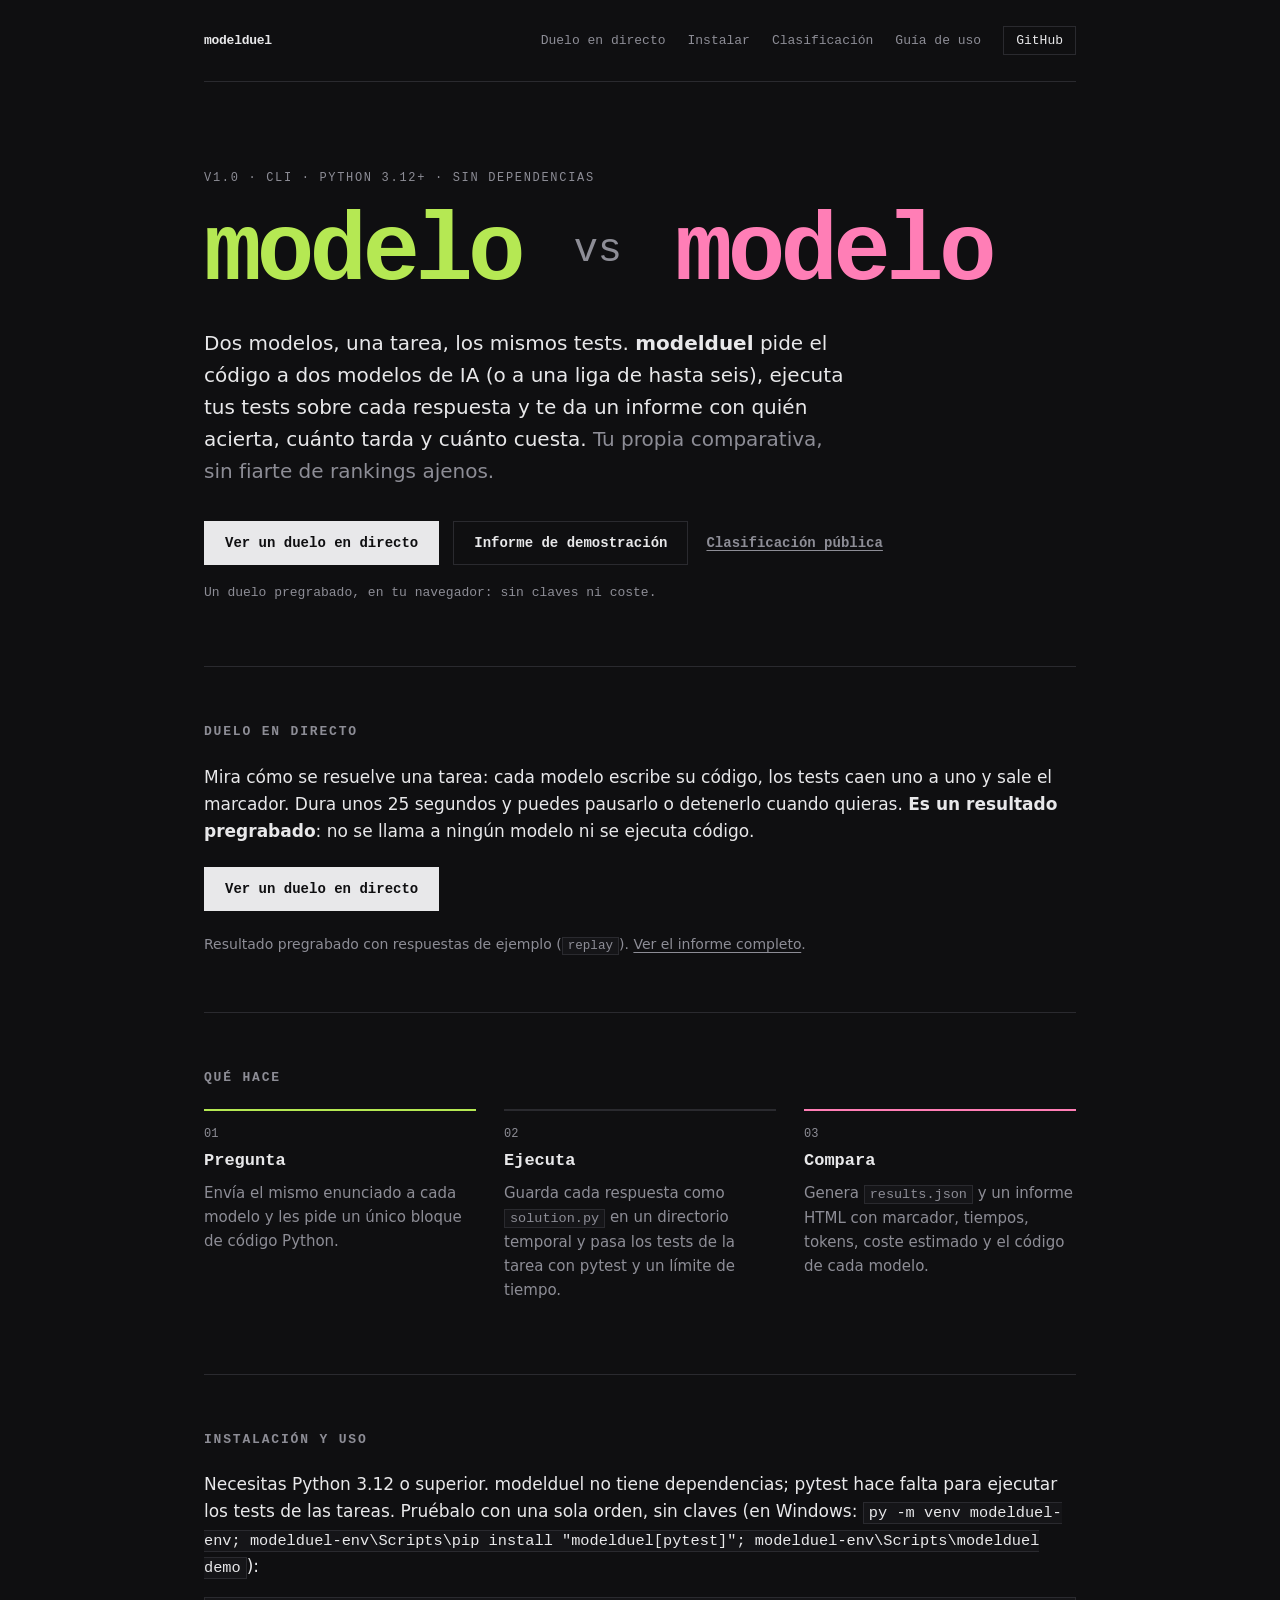
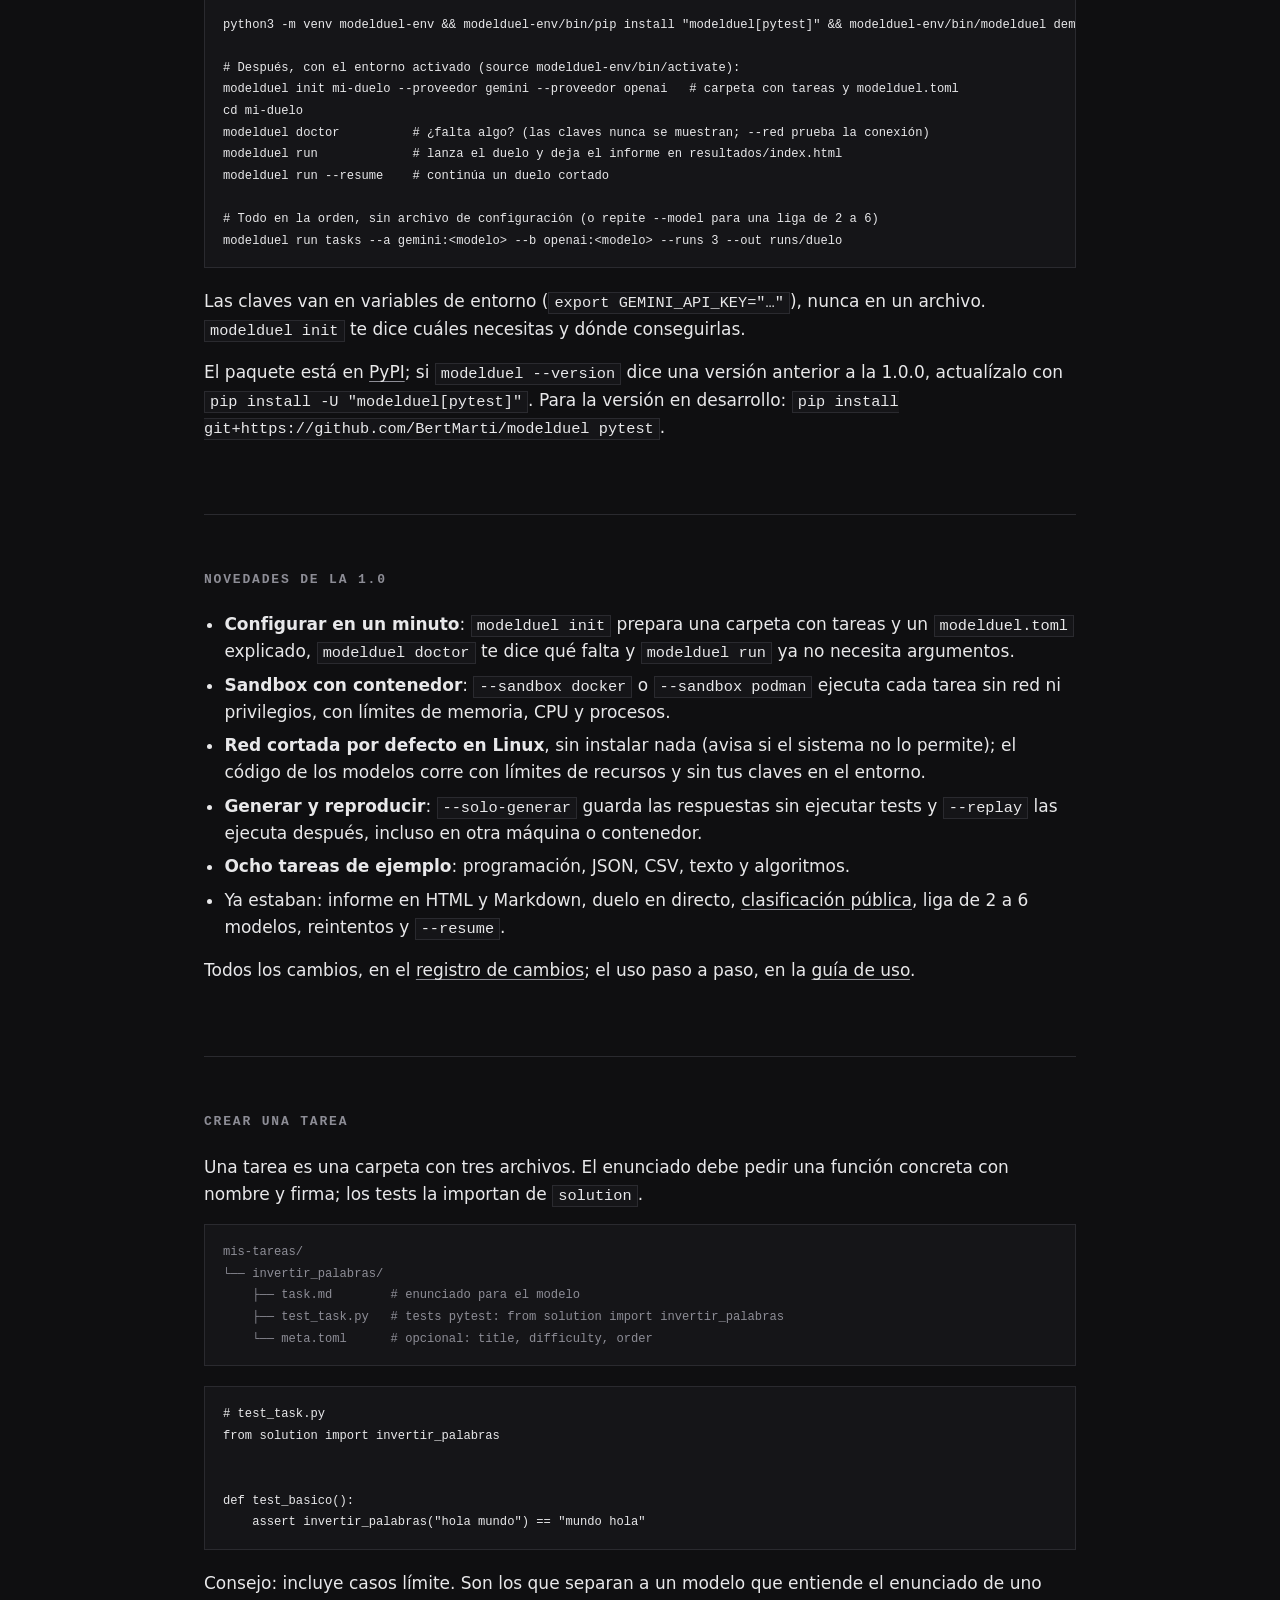
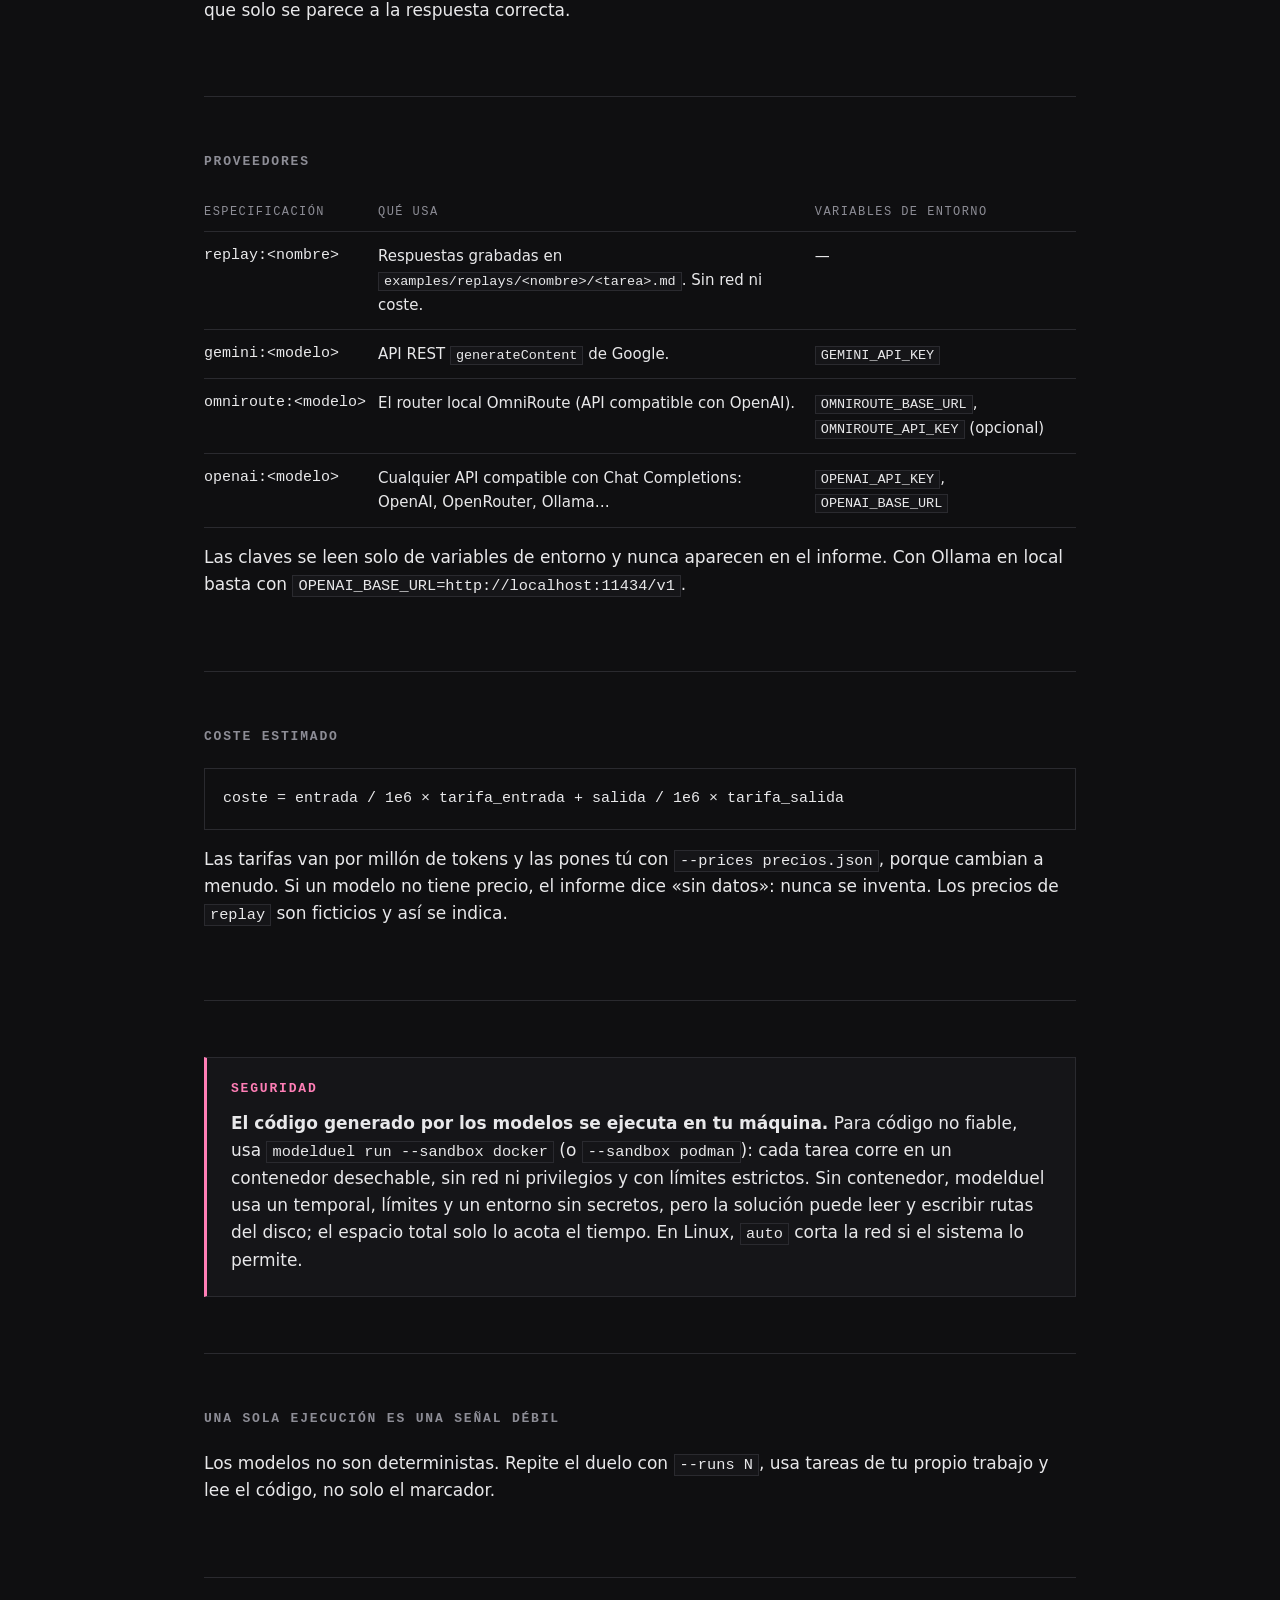
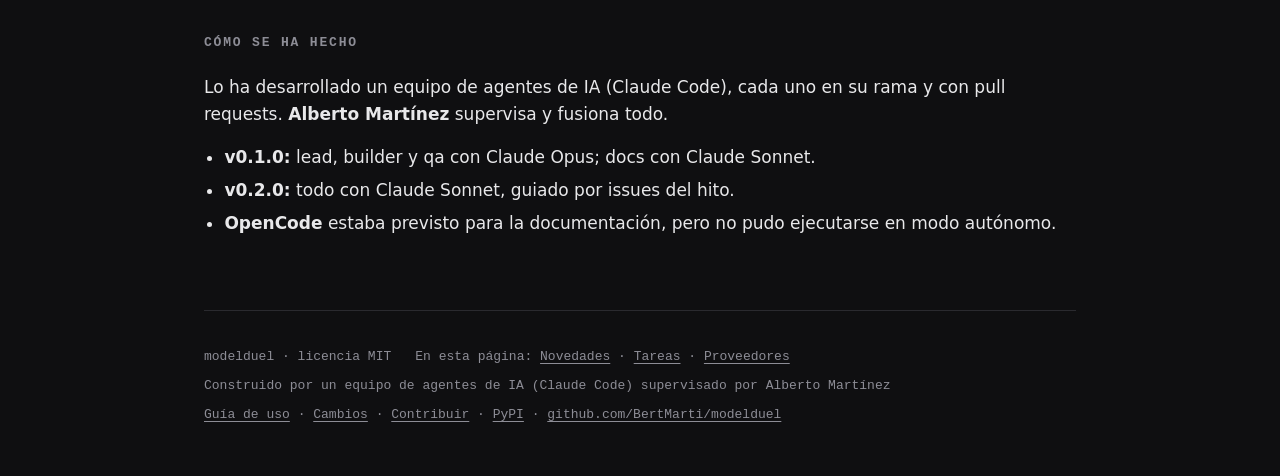
==== site/index.html @ 60674914 "docs: la 1.0.0 ya está en PyPI, fuera las notas de instalación desde GitHub Solo es cierto después d" ====
<!doctype html>
<html lang="es">
<head>
<meta charset="utf-8">
<meta http-equiv="Content-Security-Policy" content="default-src 'self'; script-src 'self'; style-src 'sha256-36vcr0p5u+mIs/2zhtW6rAkRQKlE1+xZxrKRN/PNVf8='; img-src 'self' data:; connect-src 'self'; object-src 'none'; base-uri 'self'; form-action 'none'">
<meta name="viewport" content="width=device-width, initial-scale=1">
<title>modelduel · dos modelos, una tarea, los mismos tests</title>
<meta name="description" content="CLI que enfrenta a dos modelos de IA con la misma tarea de programación, ejecuta los tests y genera un informe HTML con aciertos, tiempo, tokens y coste.">
<meta name="theme-color" content="#0f0f11">
<meta property="og:type" content="website">
<meta property="og:locale" content="es_ES">
<meta property="og:title" content="modelduel · dos modelos, una tarea, los mismos tests">
<meta property="og:description" content="CLI que enfrenta a dos modelos de IA con la misma tarea de programación, ejecuta los tests y genera un informe HTML con aciertos, tiempo, tokens y coste.">
<meta property="og:url" content="https://bertmarti.github.io/modelduel/">
<meta property="og:image" content="https://bertmarti.github.io/modelduel/og.png">
<meta property="og:image:width" content="1200">
<meta property="og:image:height" content="630">
<meta property="og:image:alt" content="modelduel: dos modelos, una tarea, los mismos tests. Dos barras, una lima (A) y otra rosa (B), sobre fondo oscuro.">
<meta name="twitter:card" content="summary_large_image">
<link rel="canonical" href="https://bertmarti.github.io/modelduel/">
<link rel="icon" href="data:image/svg+xml,%3Csvg xmlns='http://www.w3.org/2000/svg' viewBox='0 0 16 16'%3E%3Crect width='16' height='16' fill='%230f0f11'/%3E%3Crect x='2' y='4' width='5' height='8' fill='%23b5e853'/%3E%3Crect x='9' y='4' width='5' height='8' fill='%23ff7eb6'/%3E%3C/svg%3E">
<style>
:root {
  --bg: #0f0f11; --panel: #151518; --text: #e8e8ea; --muted: #8d8d96; --line: #2a2a2f;
  --a: #b5e853; --b: #ff7eb6; --c: #4fd1e5; --d: #ffb833; --e: #b79cff; --f: #ff8a65;
  --mono: ui-monospace, "JetBrains Mono", "SF Mono", "Cascadia Code", Menlo, Consolas, monospace;
  --sans: system-ui, -apple-system, "Segoe UI", Roboto, "Helvetica Neue", Arial, sans-serif;
}
* { box-sizing: border-box; }
html { background: var(--bg); color: var(--text); }
body { margin: 0; background: var(--bg); color: var(--text); font: 17px/1.6 var(--sans); -webkit-font-smoothing: antialiased; }
.wrap { max-width: 920px; margin: 0 auto; padding: 0 24px; }
a { color: inherit; text-decoration-color: var(--muted); text-underline-offset: 3px; }
a:hover { text-decoration-color: currentColor; }
a:focus-visible { outline: 2px solid var(--text); outline-offset: 3px; }
.skip { position: absolute; left: 16px; top: -48px; padding: 8px 12px; background: var(--text); color: var(--bg); font: 600 13px var(--mono); z-index: 1; }
.skip:focus { top: 12px; }
.a { color: var(--a); } .b { color: var(--b); } .c { color: var(--c); } .muted { color: var(--muted); }
nav { display: flex; justify-content: space-between; align-items: center; padding: 26px 0; border-bottom: 1px solid var(--line); font: 13px var(--mono); }
nav .links { display: flex; gap: 22px; flex-wrap: wrap; align-items: center; }
nav .links a { text-decoration: none; color: var(--muted); }
nav .links a:hover { color: var(--text); }
nav .links a.gh { color: var(--text); border: 1px solid var(--line); padding: 6px 12px; }
nav .links a.gh:hover { border-color: var(--text); }
.brand { font-weight: 700; letter-spacing: -.02em; }
.hero { padding: 88px 0 64px; }
.eyebrow { font: 12px/1.4 var(--mono); letter-spacing: .14em; text-transform: uppercase; color: var(--muted); }
h1 { font: 700 clamp(44px, 9vw, 96px)/.98 var(--mono); letter-spacing: -.05em; margin: 20px 0 26px; }
h1 .vs { color: var(--muted); font-weight: 400; font-size: .42em; letter-spacing: 0; vertical-align: .45em; }
.lede { font-size: 20px; max-width: 640px; margin: 0 0 34px; color: var(--text); }
.lede em { font-style: normal; color: var(--muted); }
.cta { display: flex; gap: 14px; flex-wrap: wrap; align-items: center; }
.cta .alt { font: 600 14px var(--mono); color: var(--muted); padding: 13px 4px; }
.cta .alt:hover { color: var(--text); }
.hero-note { font: 13px/1.5 var(--mono); color: var(--muted); margin: 18px 0 0; }
.btn { font: 600 14px var(--mono); padding: 13px 20px; border: 1px solid var(--line); text-decoration: none; display: inline-block; }
.btn.primary { background: var(--text); color: var(--bg); border-color: var(--text); }
.btn.primary:hover { background: var(--a); border-color: var(--a); }
.btn:not(.primary):hover { border-color: var(--text); }
.btn:focus-visible { outline-offset: 3px; }
.sr-only { position: absolute; width: 1px; height: 1px; padding: 0; margin: -1px; overflow: hidden; clip: rect(0 0 0 0); white-space: nowrap; border: 0; }
.d { color: var(--d); } .e { color: var(--e); } .f { color: var(--f); }
button.btn { background: none; color: var(--text); cursor: pointer; }
button.btn.primary { background: var(--text); color: var(--bg); }
button:focus-visible { outline: 2px solid var(--text); outline-offset: 3px; }
/* Duelo en directo */
.demo-controls { display: flex; flex-wrap: wrap; gap: 12px; align-items: center; margin: 22px 0 0; }
[hidden] { display: none !important; }
.demo-clock { font: 13px var(--mono); color: var(--muted); font-variant-numeric: tabular-nums; margin-left: 6px; }
.demo-error { margin: 14px 0 0; padding: 12px 16px; border: 1px solid var(--line); border-left: 3px solid var(--b); font: 13px/1.5 var(--mono); }
.demo-foot { margin: 22px 0 0; font-size: 14px; color: var(--muted); }
.demo-stage { margin-top: 26px; }
.demo-task h3, .demo-result h3 { font: 600 12px/1.4 var(--mono); letter-spacing: .1em; text-transform: uppercase; color: var(--muted); margin: 0 0 10px; }
.demo-statement { max-height: 170px; overflow: auto; white-space: pre-wrap; font: 13px/1.55 var(--sans); color: var(--muted); margin: 0 0 22px; }
.demo-grid { display: grid; grid-template-columns: repeat(auto-fit, minmax(min(250px, 100%), 1fr)); gap: 22px; margin-bottom: 26px; }
.demo-panel { min-width: 0; color: var(--text); }
.demo-who { display: flex; gap: 8px; align-items: baseline; margin: 0 0 10px; padding-bottom: 8px; border-bottom: 2px solid currentColor; font: 600 13px/1.4 var(--mono); overflow-wrap: anywhere; }
.demo-panel.a .demo-who { color: var(--a); } .demo-panel.b .demo-who { color: var(--b); } .demo-panel.c .demo-who { color: var(--c); }
.demo-panel.d .demo-who { color: var(--d); } .demo-panel.e .demo-who { color: var(--e); } .demo-panel.f .demo-who { color: var(--f); }
.demo-who .tag { display: inline-block; min-width: 22px; padding: 1px 5px; border: 1px solid currentColor; font: 600 12px/1.5 var(--mono); text-align: center; }
.demo-code { height: 210px; margin: 0 0 8px; padding: 12px 14px; font: 12.5px/1.5 var(--mono); overflow: auto; color: var(--text); }
.demo-code:focus-visible, .demo-statement:focus-visible { outline: 2px solid var(--text); outline-offset: 2px; }
.demo-tokens, .demo-count { margin: 0 0 8px; font: 12px/1.4 var(--mono); color: var(--muted); font-variant-numeric: tabular-nums; }
.demo-tests { list-style: none; margin: 0 0 8px; padding: 0; max-height: 200px; overflow: auto; font: 12.5px/1.6 var(--mono); color: var(--muted); }
.demo-tests li { margin: 0; }
.demo-tests li.pass { color: var(--text); }
.demo-tests li.fail { color: var(--text); font-weight: 700; text-decoration: underline; text-decoration-style: wavy; text-underline-offset: 3px; }
.demo-bar { height: 6px; background: var(--line); }
.demo-fill { height: 100%; width: 0; background: currentColor; transition: width .3s linear; }
.demo-panel.a .demo-fill { background: var(--a); } .demo-panel.b .demo-fill { background: var(--b); } .demo-panel.c .demo-fill { background: var(--c); }
.demo-panel.d .demo-fill { background: var(--d); } .demo-panel.e .demo-fill { background: var(--e); } .demo-panel.f .demo-fill { background: var(--f); }
.demo-result { border-top: 1px solid var(--line); padding-top: 22px; }
.demo-board { list-style: none; margin: 0 0 14px; padding: 0; font: 14px/1.5 var(--mono); }
.demo-board li { padding: 6px 0; border-bottom: 1px solid var(--line); }
.demo-board .tag { display: inline-block; min-width: 22px; padding: 1px 5px; margin-right: 10px; border: 1px solid currentColor; font: 600 12px/1.5 var(--mono); text-align: center; }
.demo-board li.a .tag { color: var(--a); } .demo-board li.b .tag { color: var(--b); } .demo-board li.c .tag { color: var(--c); }
.demo-board li.d .tag { color: var(--d); } .demo-board li.e .tag { color: var(--e); } .demo-board li.f .tag { color: var(--f); }
.demo-verdict { font: 600 15px/1.5 var(--mono); margin: 0 0 16px; }
.demo-caveat { margin: 0 0 16px; font-size: 14px; color: var(--muted); }
.demo-more { margin: 0; }
@media (prefers-reduced-motion: reduce) { .demo-fill { transition: none; } }
section { padding: 56px 0; border-top: 1px solid var(--line); }
h2 { font: 600 13px/1.4 var(--mono); letter-spacing: .14em; text-transform: uppercase; color: var(--muted); margin: 0 0 22px; }
h3 { font: 600 17px/1.4 var(--mono); margin: 0 0 8px; }
p { margin: 0 0 16px; }
ul { margin: 0 0 16px; padding-left: 1.2em; }
li { margin-bottom: 6px; }
pre { margin: 0 0 20px; padding: 16px 18px; background: var(--panel); border: 1px solid var(--line); font: 13.5px/1.6 var(--mono); overflow-x: auto; }
code { font-family: var(--mono); font-size: .9em; }
p code, li code, td code { background: var(--panel); border: 1px solid var(--line); padding: 1px 5px; }
.steps { display: grid; grid-template-columns: repeat(3, 1fr); gap: 28px; counter-reset: s; }
.steps div { border-top: 2px solid var(--line); padding-top: 16px; }
.steps div::before { counter-increment: s; content: "0" counter(s); font: 12px var(--mono); color: var(--muted); display: block; margin-bottom: 8px; }
.steps div:nth-child(1) { border-color: var(--a); }
.steps div:nth-child(3) { border-color: var(--b); }
.steps p { color: var(--muted); font-size: 15px; }
table { width: 100%; border-collapse: collapse; font-size: 15px; }
th, td { text-align: left; padding: 12px 12px 12px 0; border-bottom: 1px solid var(--line); vertical-align: top; }
th { font: 12px var(--mono); letter-spacing: .12em; text-transform: uppercase; color: var(--muted); font-weight: 500; }
tbody th { font: 15px/1.6 var(--mono); letter-spacing: 0; text-transform: none; color: var(--text); white-space: nowrap; }
.table-wrap { overflow-x: auto; }
.table-wrap:focus-visible { outline: 2px solid var(--text); outline-offset: 2px; }
.warning { border: 1px solid var(--line); border-left: 3px solid var(--b); background: var(--panel); padding: 22px 24px; }
.warning h2 { color: var(--b); margin-bottom: 12px; }
.warning p:last-child { margin: 0; }
.formula { font: 15px/1.6 var(--mono); padding: 18px; border: 1px solid var(--line); margin-bottom: 16px; }
.tree { color: var(--muted); }
footer { padding: 34px 0 60px; border-top: 1px solid var(--line); font: 13px/1.8 var(--mono); color: var(--muted); display: flex; flex-wrap: wrap; gap: 6px 24px; }
@media (max-width: 720px) {
  .wrap { padding: 0 16px; }
  .hero { padding: 56px 0 44px; }
  .steps { grid-template-columns: 1fr; }
  nav .links { gap: 14px; }
  .lede { font-size: 18px; }
}
@media (max-width: 560px) {
  /* En el móvil la marca va encima y los enlaces en su propia fila, con zona táctil cómoda. */
  nav { flex-direction: column; align-items: flex-start; gap: 10px; padding: 18px 0; }
  nav .links { gap: 4px 18px; }
  nav .links a { display: inline-block; padding: 8px 0; }
  nav .links a.gh { padding: 6px 12px; }
  .cta .btn { flex: 1 1 100%; text-align: center; }
  .cta .alt { padding: 8px 4px; }
}
@media print {
  :root { --bg: #fff; --panel: #f6f6f6; --text: #111; --muted: #555; --line: #d4d4d8; --a: #4d7c0f; --b: #be185d; --c: #0e7490; --d: #a15c00; --e: #6d3fd6; --f: #c2410c; }
  html, body { background: #fff; color: #111; }
  nav .links, .cta, .skip, .demo-controls { display: none; }
  }
.mt-16 { margin-top: 16px; }
</style>
</head>
<body>
<a class="skip" href="#contenido">Saltar al contenido</a>
<div class="wrap">
<nav aria-label="Principal">
  <span class="brand">modelduel</span>
  <span class="links">
    <a href="#demo">Duelo en directo</a>
    <a href="#instalar">Instalar</a>
    <a href="leaderboard/">Clasificación</a>
    <a href="https://github.com/BertMarti/modelduel/blob/main/docs/USO.md">Guía de uso</a>
    <a class="gh" href="https://github.com/BertMarti/modelduel">GitHub</a>
  </span>
</nav>

<header class="hero">
  <div class="eyebrow">v1.0 · CLI · Python 3.12+ · sin dependencias</div>
  <h1><span class="a">modelo</span> <span class="vs">vs</span> <span class="b">modelo</span></h1>
  <p class="lede">Dos modelos, una tarea, los mismos tests. <strong>modelduel</strong> pide el código a dos modelos de IA (o a una liga de hasta seis), ejecuta tus tests sobre cada respuesta y te da un informe con quién acierta, cuánto tarda y cuánto cuesta. <em>Tu propia comparativa, sin fiarte de rankings ajenos.</em></p>
  <div class="cta">
    <a class="btn primary" href="#demo">Ver un duelo en directo</a>
    <a class="btn" href="demo/">Informe de demostración</a>
    <a class="alt" href="leaderboard/">Clasificación pública</a>
  </div>
  <p class="hero-note">Un duelo pregrabado, en tu navegador: sin claves ni coste.</p>
</header>

<main id="contenido">
<section id="demo" aria-labelledby="demo-titulo">
  <h2 id="demo-titulo">Duelo en directo</h2>
  <p>Mira cómo se resuelve una tarea: cada modelo escribe su código, los tests caen uno a uno y sale el marcador. Dura unos 25 segundos y puedes pausarlo o detenerlo cuando quieras. <strong>Es un resultado pregrabado</strong>: no se llama a ningún modelo ni se ejecuta código.</p>
  <p class="demo-nojs">Esta reproducción necesita JavaScript. <a href="demo/">Ver el informe estático del mismo duelo</a>.</p>
  <div class="demo-controls" hidden>
    <button type="button" class="btn primary" id="demo-main">Ver un duelo en directo</button>
    <button type="button" class="btn" id="demo-stop" hidden>Detener</button>
    <span class="demo-clock" id="demo-clock" aria-hidden="true"></span>
  </div>
  <p id="demo-live" class="sr-only" role="status" aria-live="polite"></p>
  <p id="demo-error" class="demo-error" role="alert" hidden></p>
  <div id="demo-stage" class="demo-stage" hidden></div>
  <p class="demo-foot">Resultado pregrabado con respuestas de ejemplo (<code>replay</code>). <a href="demo/">Ver el informe completo</a>.</p>
</section>

<section aria-labelledby="que">
  <h2 id="que">Qué hace</h2>
  <div class="steps">
    <div><h3>Pregunta</h3><p>Envía el mismo enunciado a cada modelo y les pide un único bloque de código Python.</p></div>
    <div><h3>Ejecuta</h3><p>Guarda cada respuesta como <code>solution.py</code> en un directorio temporal y pasa los tests de la tarea con pytest y un límite de tiempo.</p></div>
    <div><h3>Compara</h3><p>Genera <code>results.json</code> y un informe HTML con marcador, tiempos, tokens, coste estimado y el código de cada modelo.</p></div>
  </div>
</section>

<section aria-labelledby="instalar">
  <h2 id="instalar">Instalación y uso</h2>
  <p>Necesitas Python 3.12 o superior. modelduel no tiene dependencias; pytest hace falta para ejecutar los tests de las tareas. Pruébalo con una sola orden, sin claves (en Windows: <code>py -m venv modelduel-env; modelduel-env\Scripts\pip install "modelduel[pytest]"; modelduel-env\Scripts\modelduel demo</code>):</p>
  <pre><code>python3 -m venv modelduel-env &amp;&amp; modelduel-env/bin/pip install "modelduel[pytest]" &amp;&amp; modelduel-env/bin/modelduel demo

# Después, con el entorno activado (source modelduel-env/bin/activate):
modelduel init mi-duelo --proveedor gemini --proveedor openai   # carpeta con tareas y modelduel.toml
cd mi-duelo
modelduel doctor          # ¿falta algo? (las claves nunca se muestran; --red prueba la conexión)
modelduel run             # lanza el duelo y deja el informe en resultados/index.html
modelduel run --resume    # continúa un duelo cortado

# Todo en la orden, sin archivo de configuración (o repite --model para una liga de 2 a 6)
modelduel run tasks --a gemini:&lt;modelo&gt; --b openai:&lt;modelo&gt; --runs 3 --out runs/duelo</code></pre>
  <p>Las claves van en variables de entorno (<code>export GEMINI_API_KEY="…"</code>), nunca en un archivo. <code>modelduel init</code> te dice cuáles necesitas y dónde conseguirlas.</p>
  <p>El paquete está en <a href="https://pypi.org/project/modelduel/">PyPI</a>; si <code>modelduel --version</code> dice una versión anterior a la 1.0.0, actualízalo con <code>pip install -U "modelduel[pytest]"</code>. Para la versión en desarrollo: <code>pip install git+https://github.com/BertMarti/modelduel pytest</code>.</p>
</section>

<section aria-labelledby="novedades">
  <h2 id="novedades">Novedades de la 1.0</h2>
  <ul>
    <li><strong>Configurar en un minuto</strong>: <code>modelduel init</code> prepara una carpeta con tareas y un <code>modelduel.toml</code> explicado, <code>modelduel doctor</code> te dice qué falta y <code>modelduel run</code> ya no necesita argumentos.</li>
    <li><strong>Sandbox con contenedor</strong>: <code>--sandbox docker</code> o <code>--sandbox podman</code> ejecuta cada tarea sin red ni privilegios, con límites de memoria, CPU y procesos.</li>
    <li><strong>Red cortada por defecto en Linux</strong>, sin instalar nada (avisa si el sistema no lo permite); el código de los modelos corre con límites de recursos y sin tus claves en el entorno.</li>
    <li><strong>Generar y reproducir</strong>: <code>--solo-generar</code> guarda las respuestas sin ejecutar tests y <code>--replay</code> las ejecuta después, incluso en otra máquina o contenedor.</li>
    <li><strong>Ocho tareas de ejemplo</strong>: programación, JSON, CSV, texto y algoritmos.</li>
    <li>Ya estaban: informe en HTML y Markdown, duelo en directo, <a href="leaderboard/">clasificación pública</a>, liga de 2 a 6 modelos, reintentos y <code>--resume</code>.</li>
  </ul>
  <p>Todos los cambios, en el <a href="https://github.com/BertMarti/modelduel/blob/main/CHANGELOG.md">registro de cambios</a>; el uso paso a paso, en la <a href="https://github.com/BertMarti/modelduel/blob/main/docs/USO.md">guía de uso</a>.</p>
</section>

<section aria-labelledby="tareas">
  <h2 id="tareas">Crear una tarea</h2>
  <p>Una tarea es una carpeta con tres archivos. El enunciado debe pedir una función concreta con nombre y firma; los tests la importan de <code>solution</code>.</p>
  <pre class="tree"><code>mis-tareas/
└── invertir_palabras/
    ├── task.md        # enunciado para el modelo
    ├── test_task.py   # tests pytest: from solution import invertir_palabras
    └── meta.toml      # opcional: title, difficulty, order</code></pre>
  <pre><code># test_task.py
from solution import invertir_palabras


def test_basico():
    assert invertir_palabras("hola mundo") == "mundo hola"</code></pre>
  <p>Consejo: incluye casos límite. Son los que separan a un modelo que entiende el enunciado de uno que solo se parece a la respuesta correcta.</p>
</section>

<section aria-labelledby="proveedores">
  <h2 id="proveedores">Proveedores</h2>
  <div class="table-wrap" tabindex="0" role="region" aria-label="Proveedores, tabla desplazable">
  <table>
    <thead><tr><th scope="col">Especificación</th><th scope="col">Qué usa</th><th scope="col">Variables de entorno</th></tr></thead>
    <tbody>
      <tr><th scope="row">replay:&lt;nombre&gt;</th><td>Respuestas grabadas en <code>examples/replays/&lt;nombre&gt;/&lt;tarea&gt;.md</code>. Sin red ni coste.</td><td>—</td></tr>
      <tr><th scope="row">gemini:&lt;modelo&gt;</th><td>API REST <code>generateContent</code> de Google.</td><td><code>GEMINI_API_KEY</code></td></tr>
      <tr><th scope="row">omniroute:&lt;modelo&gt;</th><td>El router local OmniRoute (API compatible con OpenAI).</td><td><code>OMNIROUTE_BASE_URL</code>, <code>OMNIROUTE_API_KEY</code> (opcional)</td></tr>
      <tr><th scope="row">openai:&lt;modelo&gt;</th><td>Cualquier API compatible con Chat Completions: OpenAI, OpenRouter, Ollama…</td><td><code>OPENAI_API_KEY</code>, <code>OPENAI_BASE_URL</code></td></tr>
    </tbody>
  </table>
  </div>
  <p class="mt-16">Las claves se leen solo de variables de entorno y nunca aparecen en el informe. Con Ollama en local basta con <code>OPENAI_BASE_URL=http://localhost:11434/v1</code>.</p>
</section>

<section aria-labelledby="coste">
  <h2 id="coste">Coste estimado</h2>
  <div class="formula">coste = entrada / 1e6 × tarifa_entrada + salida / 1e6 × tarifa_salida</div>
  <p>Las tarifas van por millón de tokens y las pones tú con <code>--prices precios.json</code>, porque cambian a menudo. Si un modelo no tiene precio, el informe dice «sin datos»: nunca se inventa. Los precios de <code>replay</code> son ficticios y así se indica.</p>
</section>

<section aria-labelledby="seguridad">
  <div class="warning">
    <h2 id="seguridad">Seguridad</h2>
    <p><strong>El código generado por los modelos se ejecuta en tu máquina.</strong> Para código no fiable, usa <code>modelduel run --sandbox docker</code> (o <code>--sandbox podman</code>): cada tarea corre en un contenedor desechable, sin red ni privilegios y con límites estrictos. Sin contenedor, modelduel usa un temporal, límites y un entorno sin secretos, pero la solución puede leer y escribir rutas del disco; el espacio total solo lo acota el tiempo. En Linux, <code>auto</code> corta la red si el sistema lo permite.</p>
  </div>
</section>

<section aria-labelledby="aviso">
  <h2 id="aviso">Una sola ejecución es una señal débil</h2>
  <p>Los modelos no son deterministas. Repite el duelo con <code>--runs N</code>, usa tareas de tu propio trabajo y lee el código, no solo el marcador.</p>
</section>

<section aria-labelledby="hecho">
  <h2 id="hecho">Cómo se ha hecho</h2>
  <p>Lo ha desarrollado un equipo de agentes de IA (Claude Code), cada uno en su rama y con pull requests. <strong>Alberto Martínez</strong> supervisa y fusiona todo.</p>
  <ul>
    <li><strong>v0.1.0:</strong> lead, builder y qa con Claude Opus; docs con Claude Sonnet.</li>
    <li><strong>v0.2.0:</strong> todo con Claude Sonnet, guiado por issues del hito.</li>
    <li><strong>OpenCode</strong> estaba previsto para la documentación, pero no pudo ejecutarse en modo autónomo.</li>
  </ul>
</section>
</main>

<footer>
  <span>modelduel · licencia MIT</span>
  <span>En esta página: <a href="#novedades">Novedades</a> · <a href="#tareas">Tareas</a> · <a href="#proveedores">Proveedores</a></span>
  <span>Construido por un equipo de agentes de IA (Claude Code) supervisado por Alberto Martínez</span>
  <span><a href="https://github.com/BertMarti/modelduel/blob/main/docs/USO.md">Guía de uso</a> · <a href="https://github.com/BertMarti/modelduel/blob/main/CHANGELOG.md">Cambios</a> · <a href="https://github.com/BertMarti/modelduel/blob/main/CONTRIBUTING.md">Contribuir</a> · <a href="https://pypi.org/project/modelduel/">PyPI</a> · <a href="https://github.com/BertMarti/modelduel">github.com/BertMarti/modelduel</a></span>
</footer>
</div>
<script src="demo.js" defer></script>
</body>
</html>
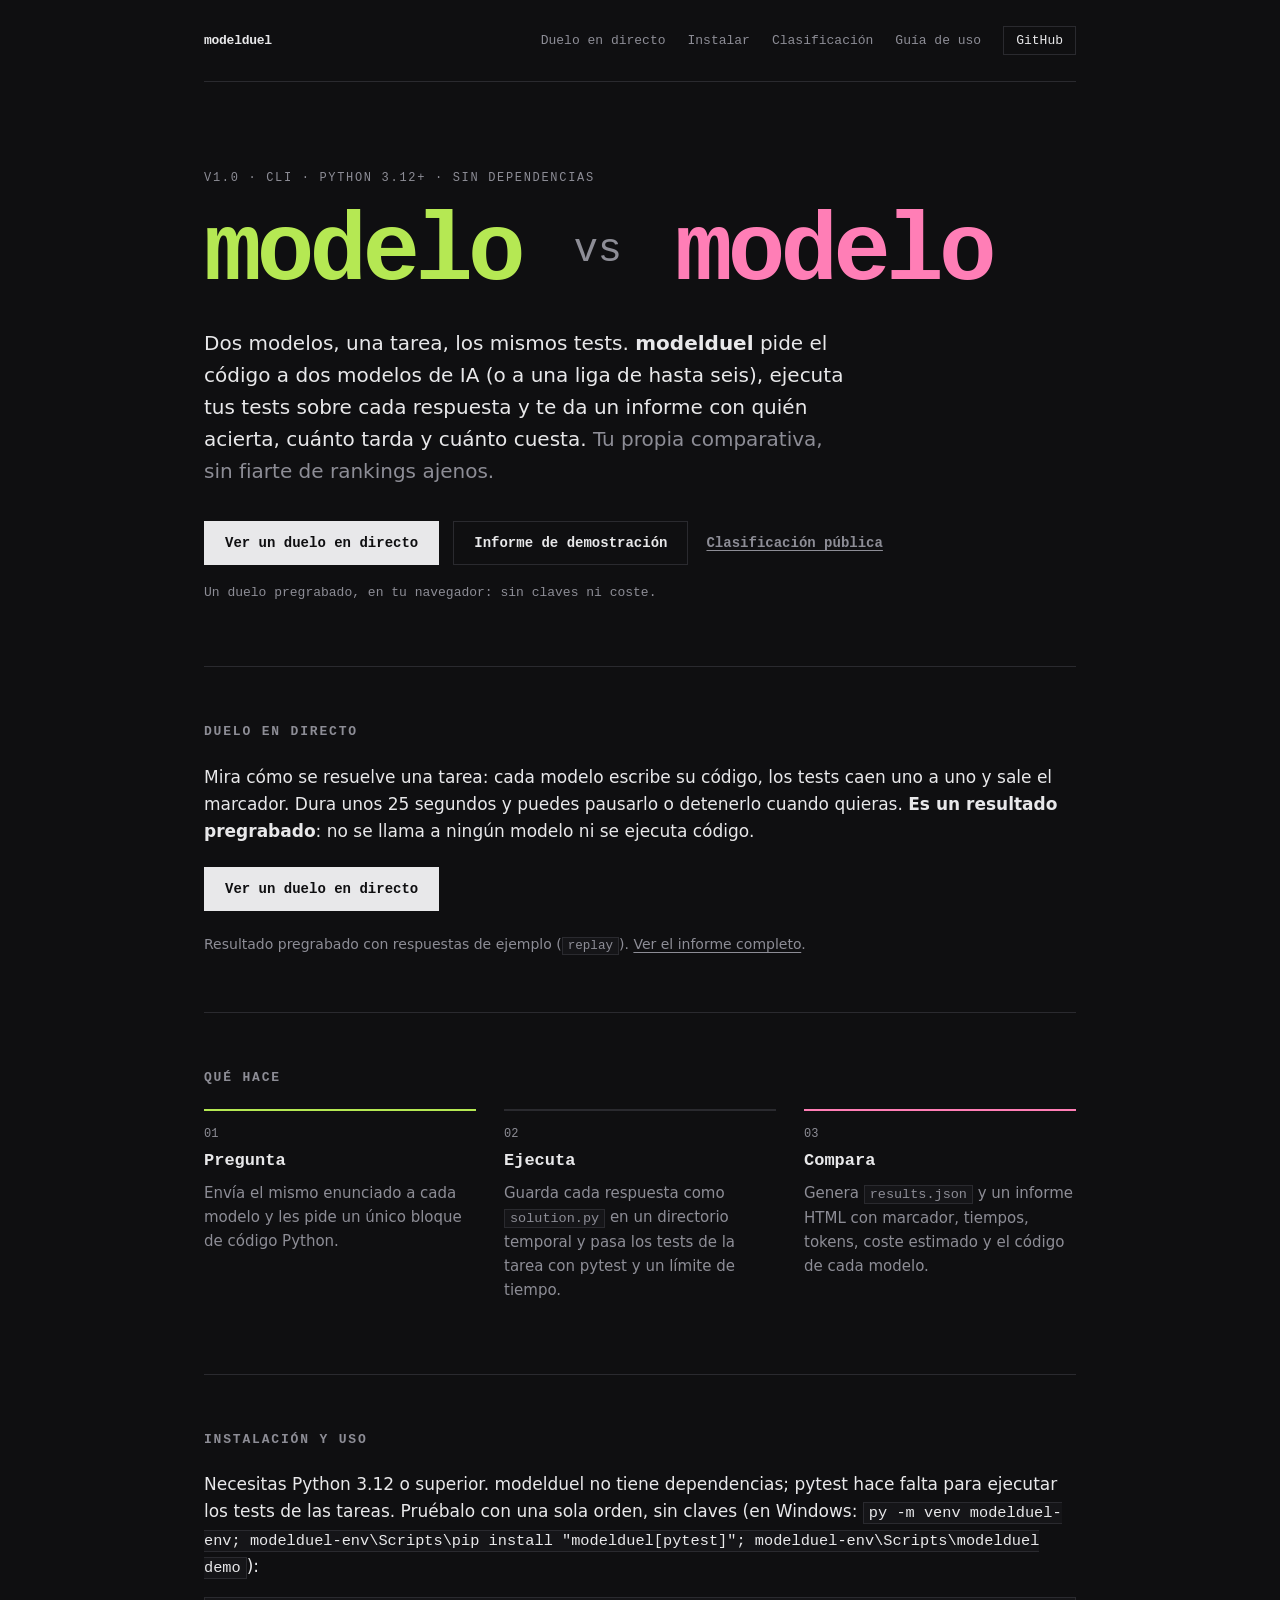
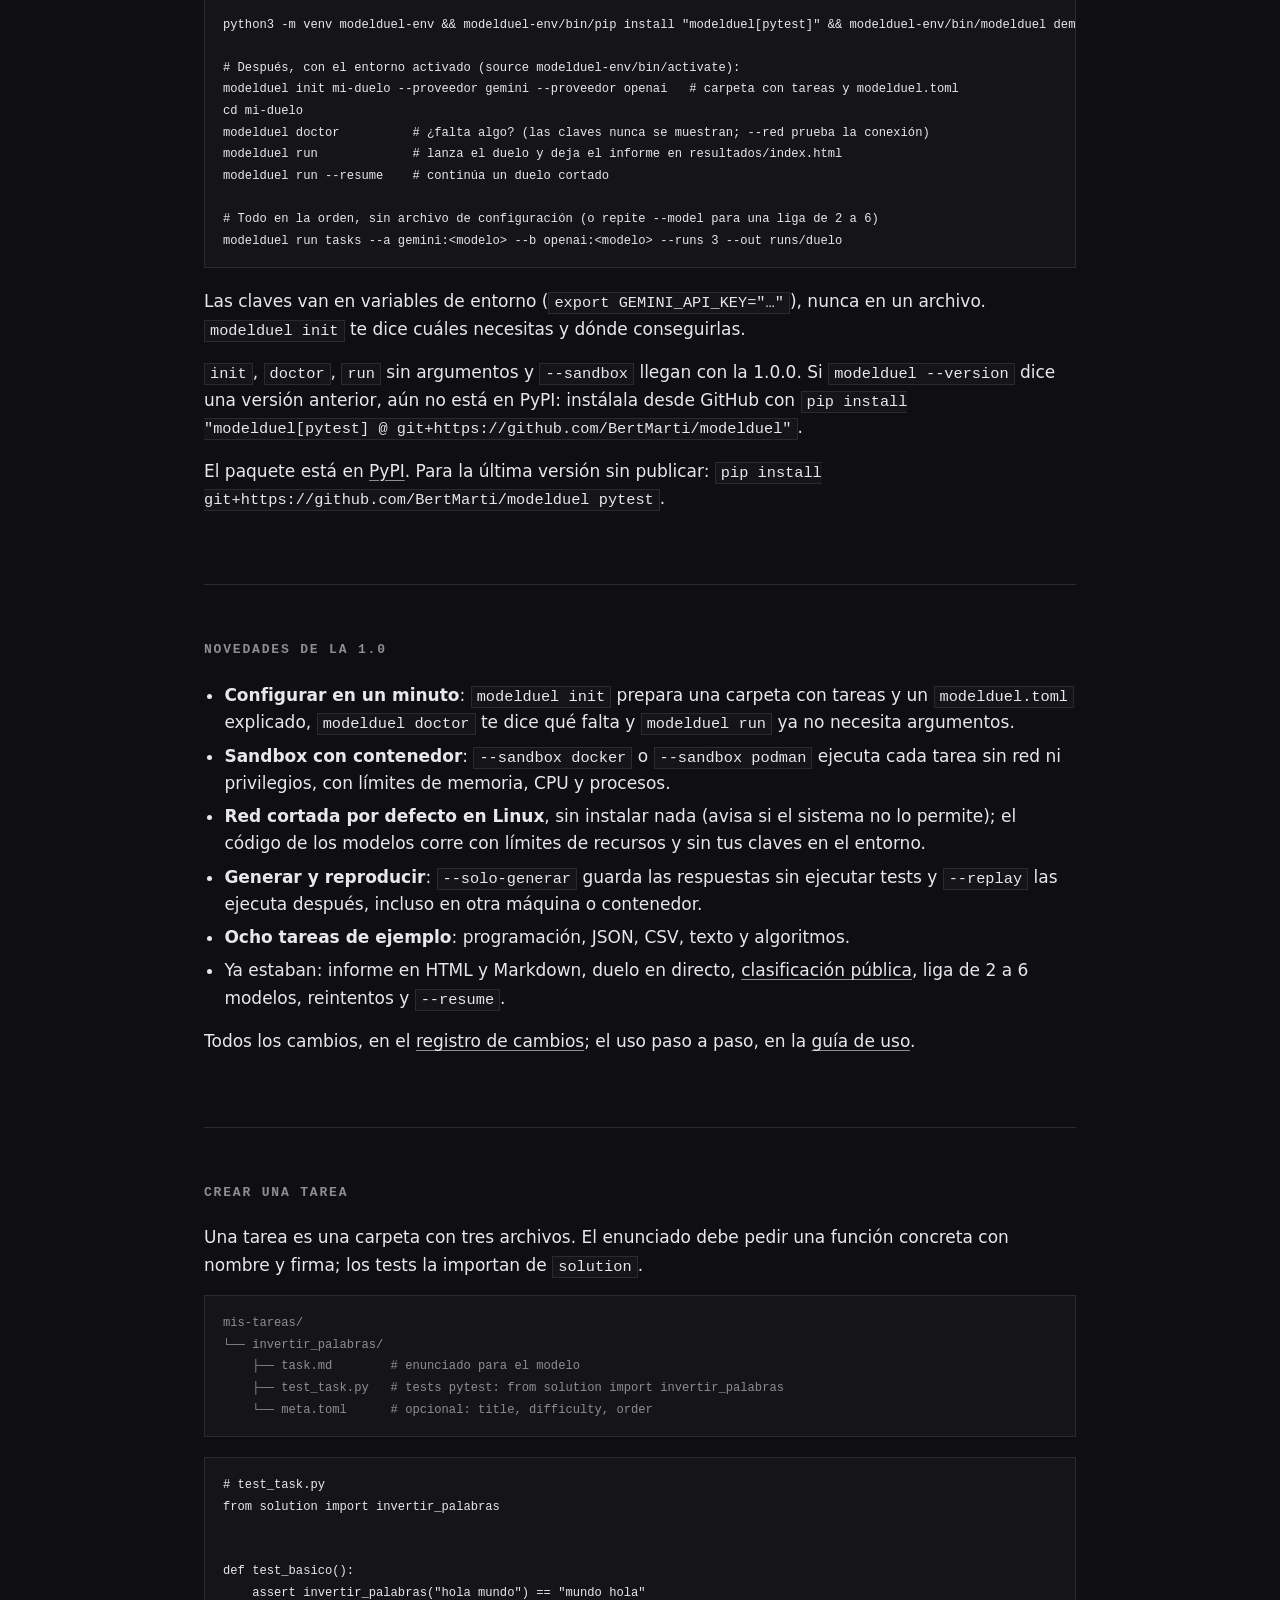
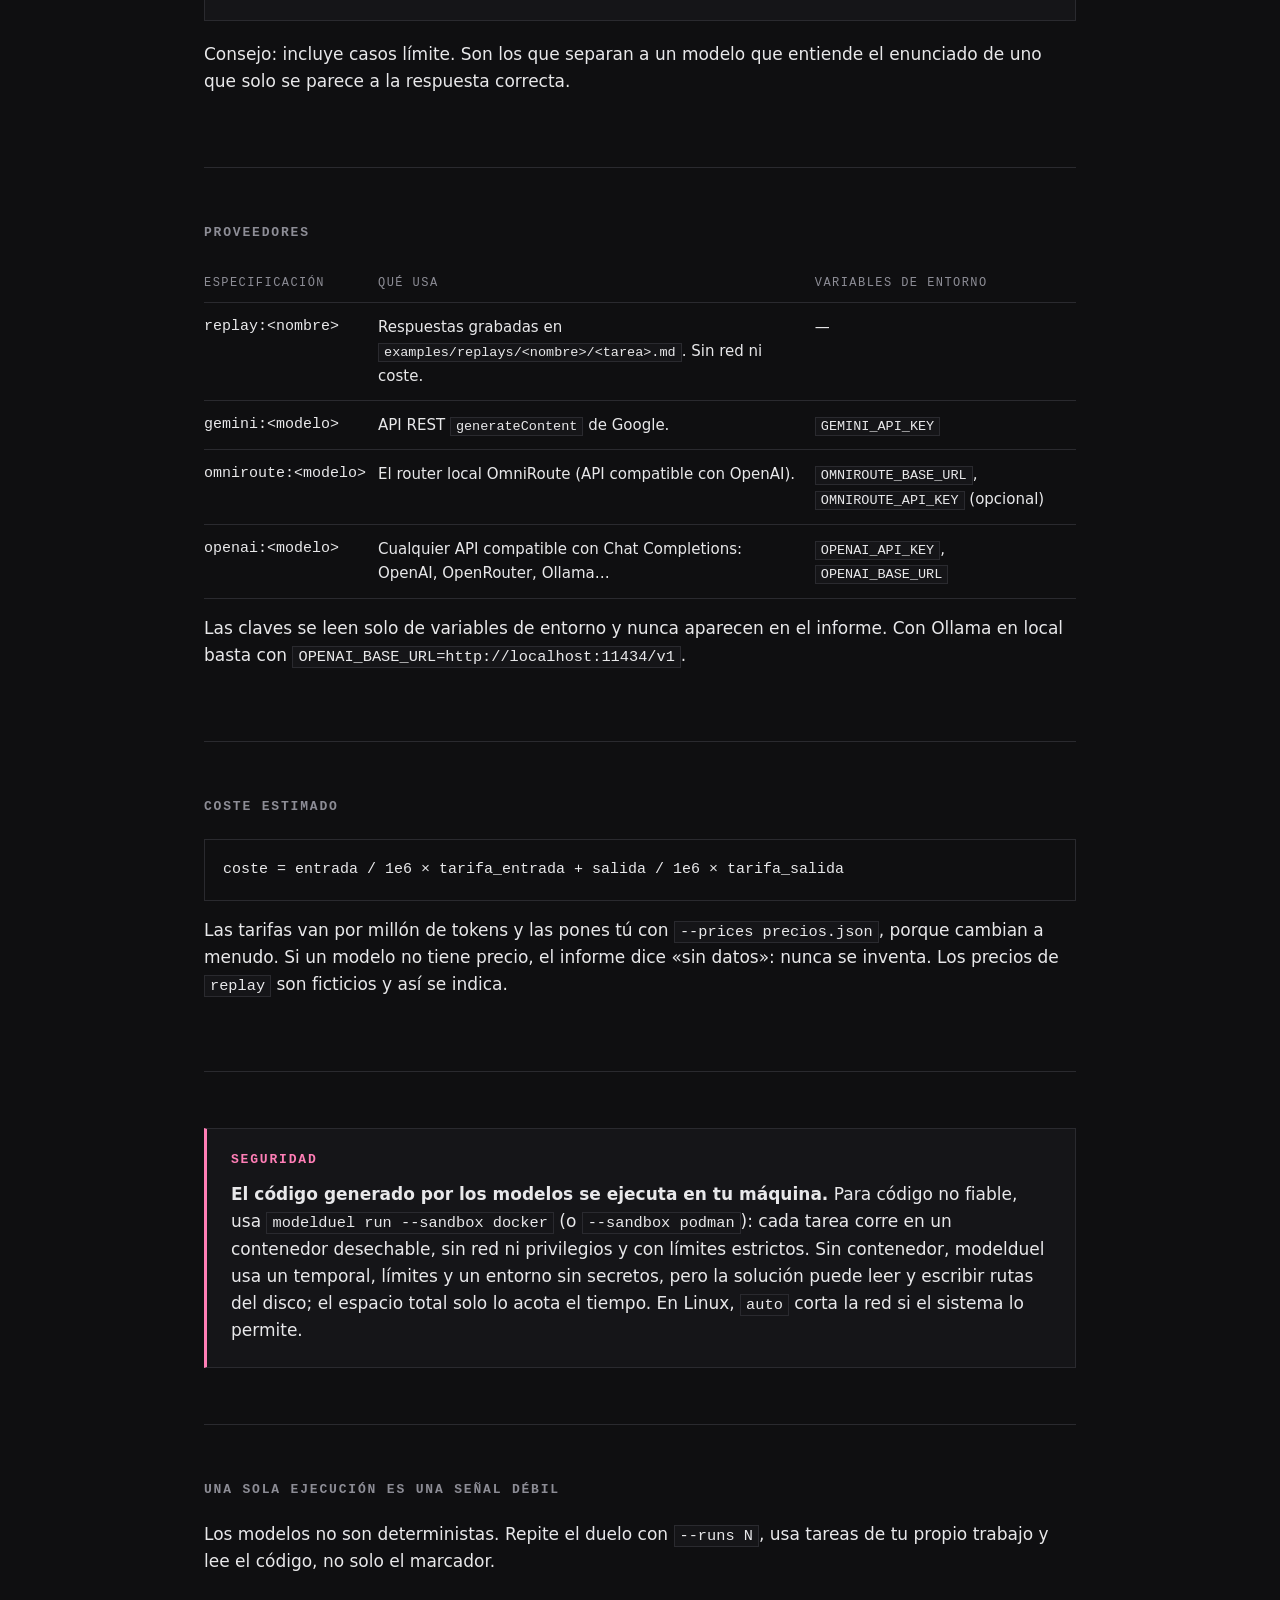
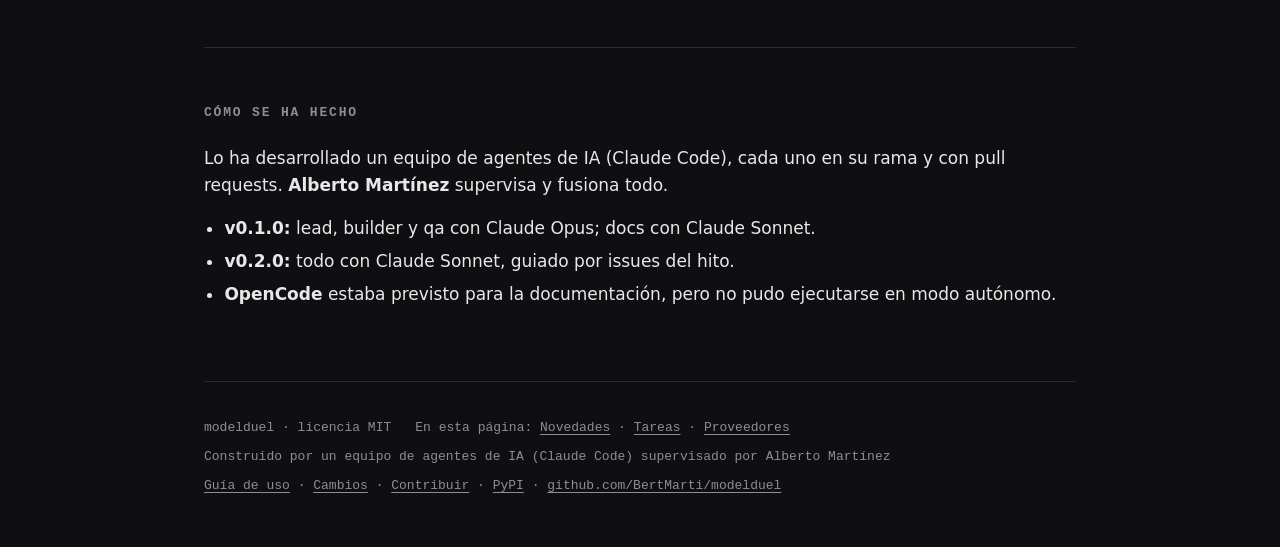
==== commit ea90a570: "Merge pull request #57 from BertMarti/v1-2026-10-26 modelduel 1.0.0: primera versión estable" ====
--- a/site/index.html
+++ b/site/index.html
@@ -216,7 +216,8 @@
 # Todo en la orden, sin archivo de configuración (o repite --model para una liga de 2 a 6)
 modelduel run tasks --a gemini:&lt;modelo&gt; --b openai:&lt;modelo&gt; --runs 3 --out runs/duelo</code></pre>
   <p>Las claves van en variables de entorno (<code>export GEMINI_API_KEY="…"</code>), nunca en un archivo. <code>modelduel init</code> te dice cuáles necesitas y dónde conseguirlas.</p>
-  <p>El paquete está en <a href="https://pypi.org/project/modelduel/">PyPI</a>; si <code>modelduel --version</code> dice una versión anterior a la 1.0.0, actualízalo con <code>pip install -U "modelduel[pytest]"</code>. Para la versión en desarrollo: <code>pip install git+https://github.com/BertMarti/modelduel pytest</code>.</p>
+  <p><code>init</code>, <code>doctor</code>, <code>run</code> sin argumentos y <code>--sandbox</code> llegan con la 1.0.0. Si <code>modelduel --version</code> dice una versión anterior, aún no está en PyPI: instálala desde GitHub con <code>pip install "modelduel[pytest] @ git+https://github.com/BertMarti/modelduel"</code>.</p>
+  <p>El paquete está en <a href="https://pypi.org/project/modelduel/">PyPI</a>. Para la última versión sin publicar: <code>pip install git+https://github.com/BertMarti/modelduel pytest</code>.</p>
 </section>
 
 <section aria-labelledby="novedades">
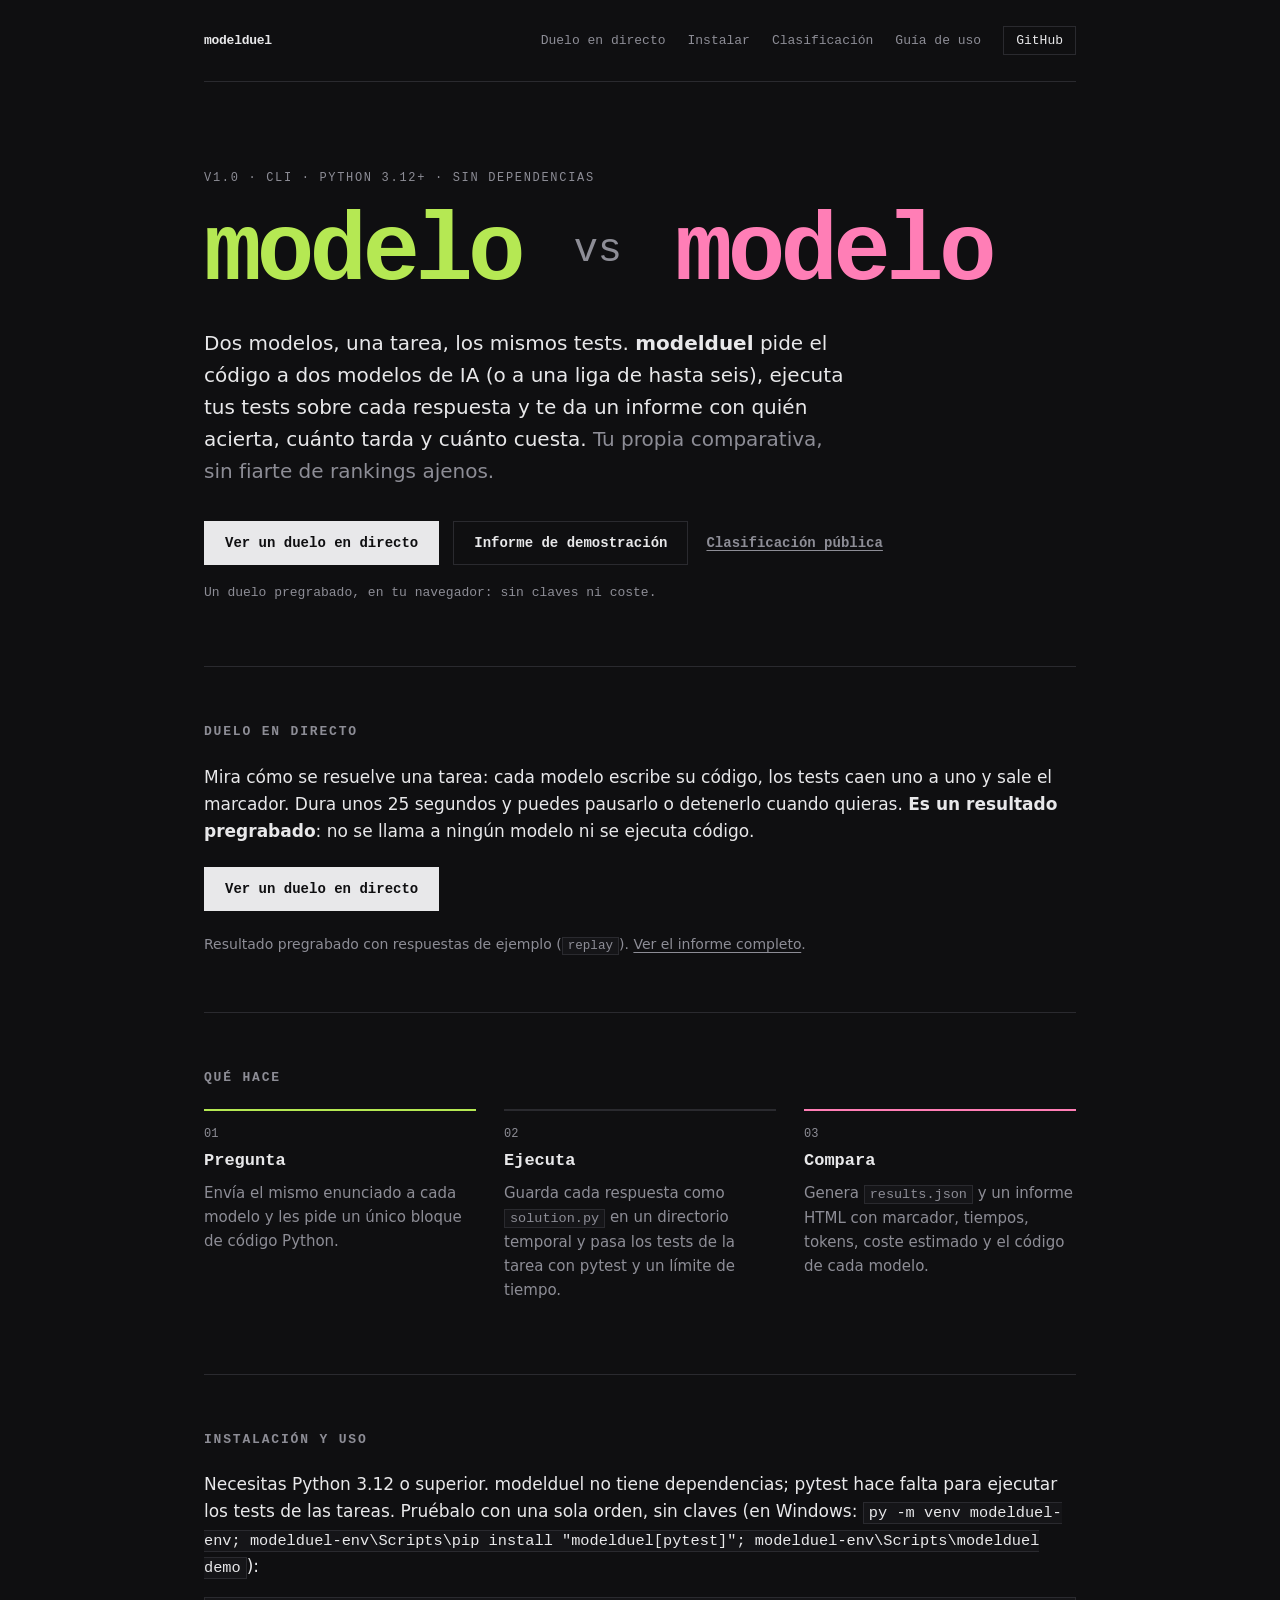
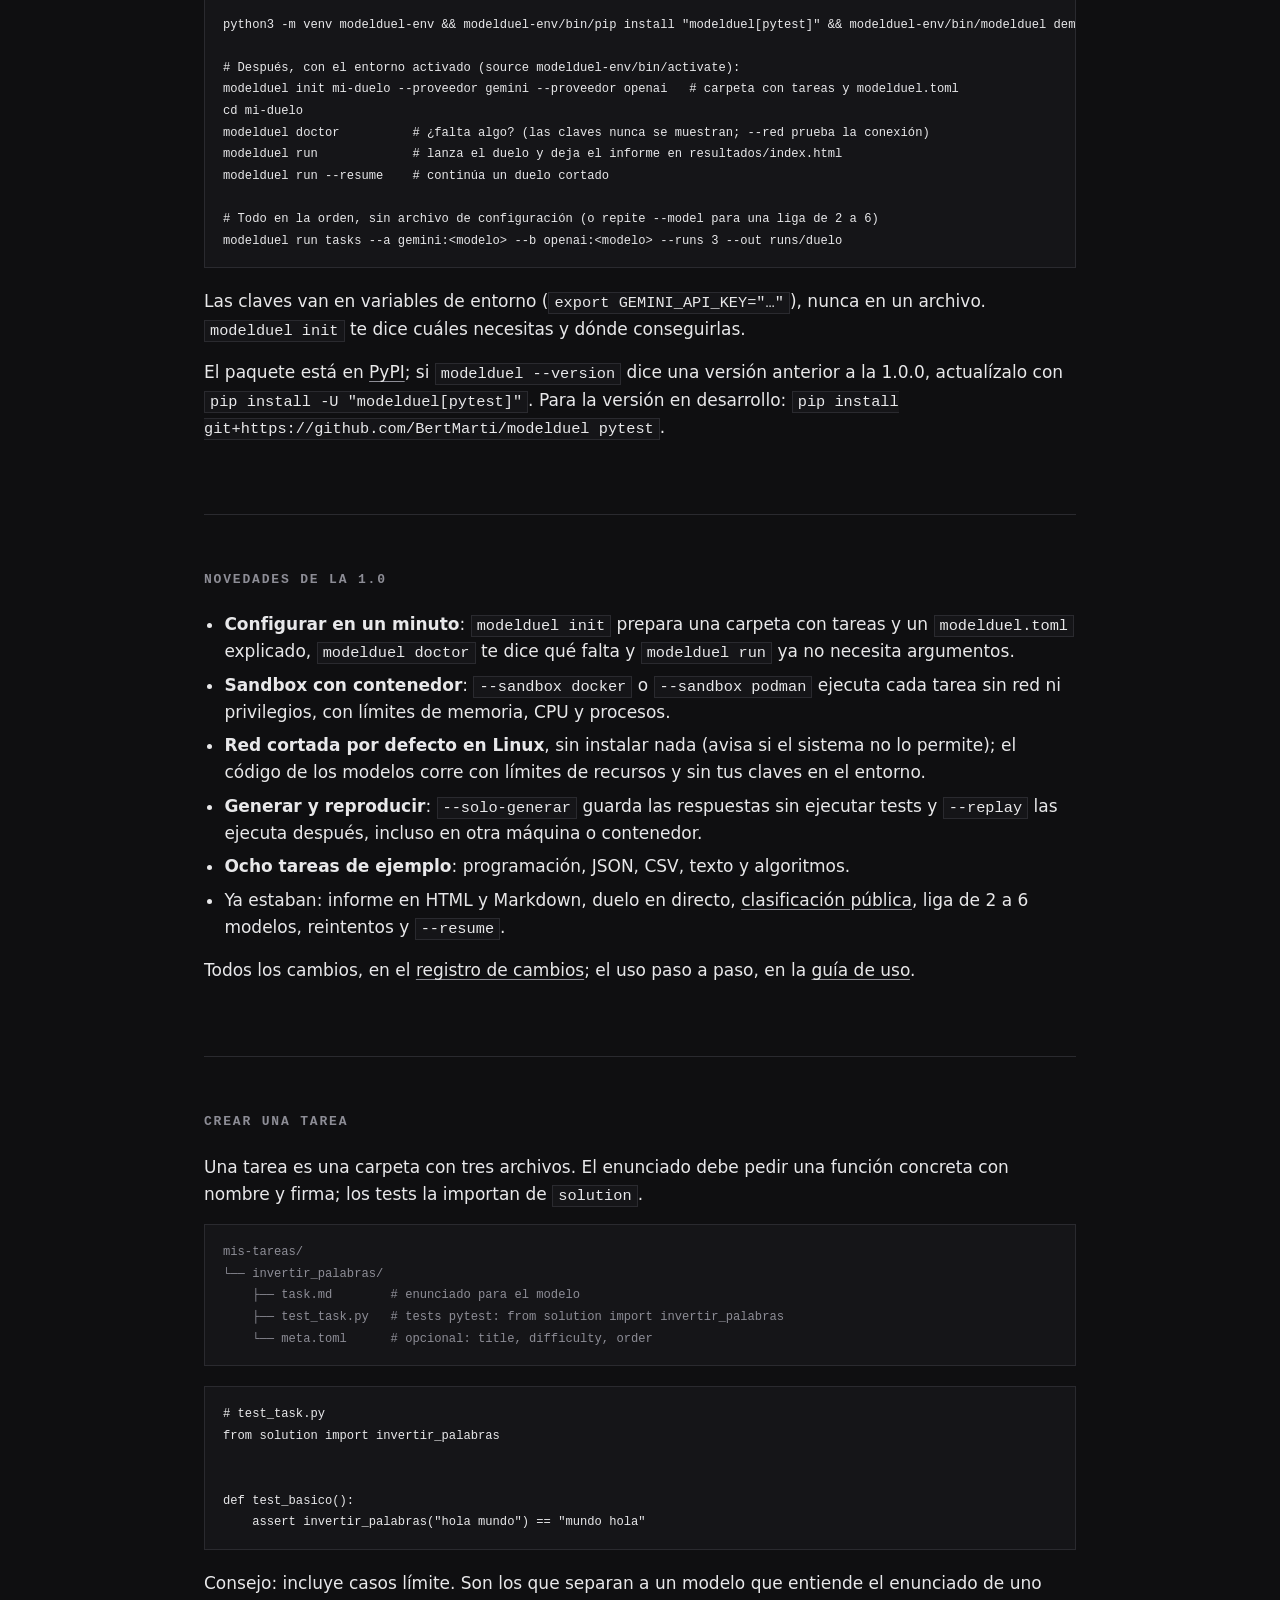
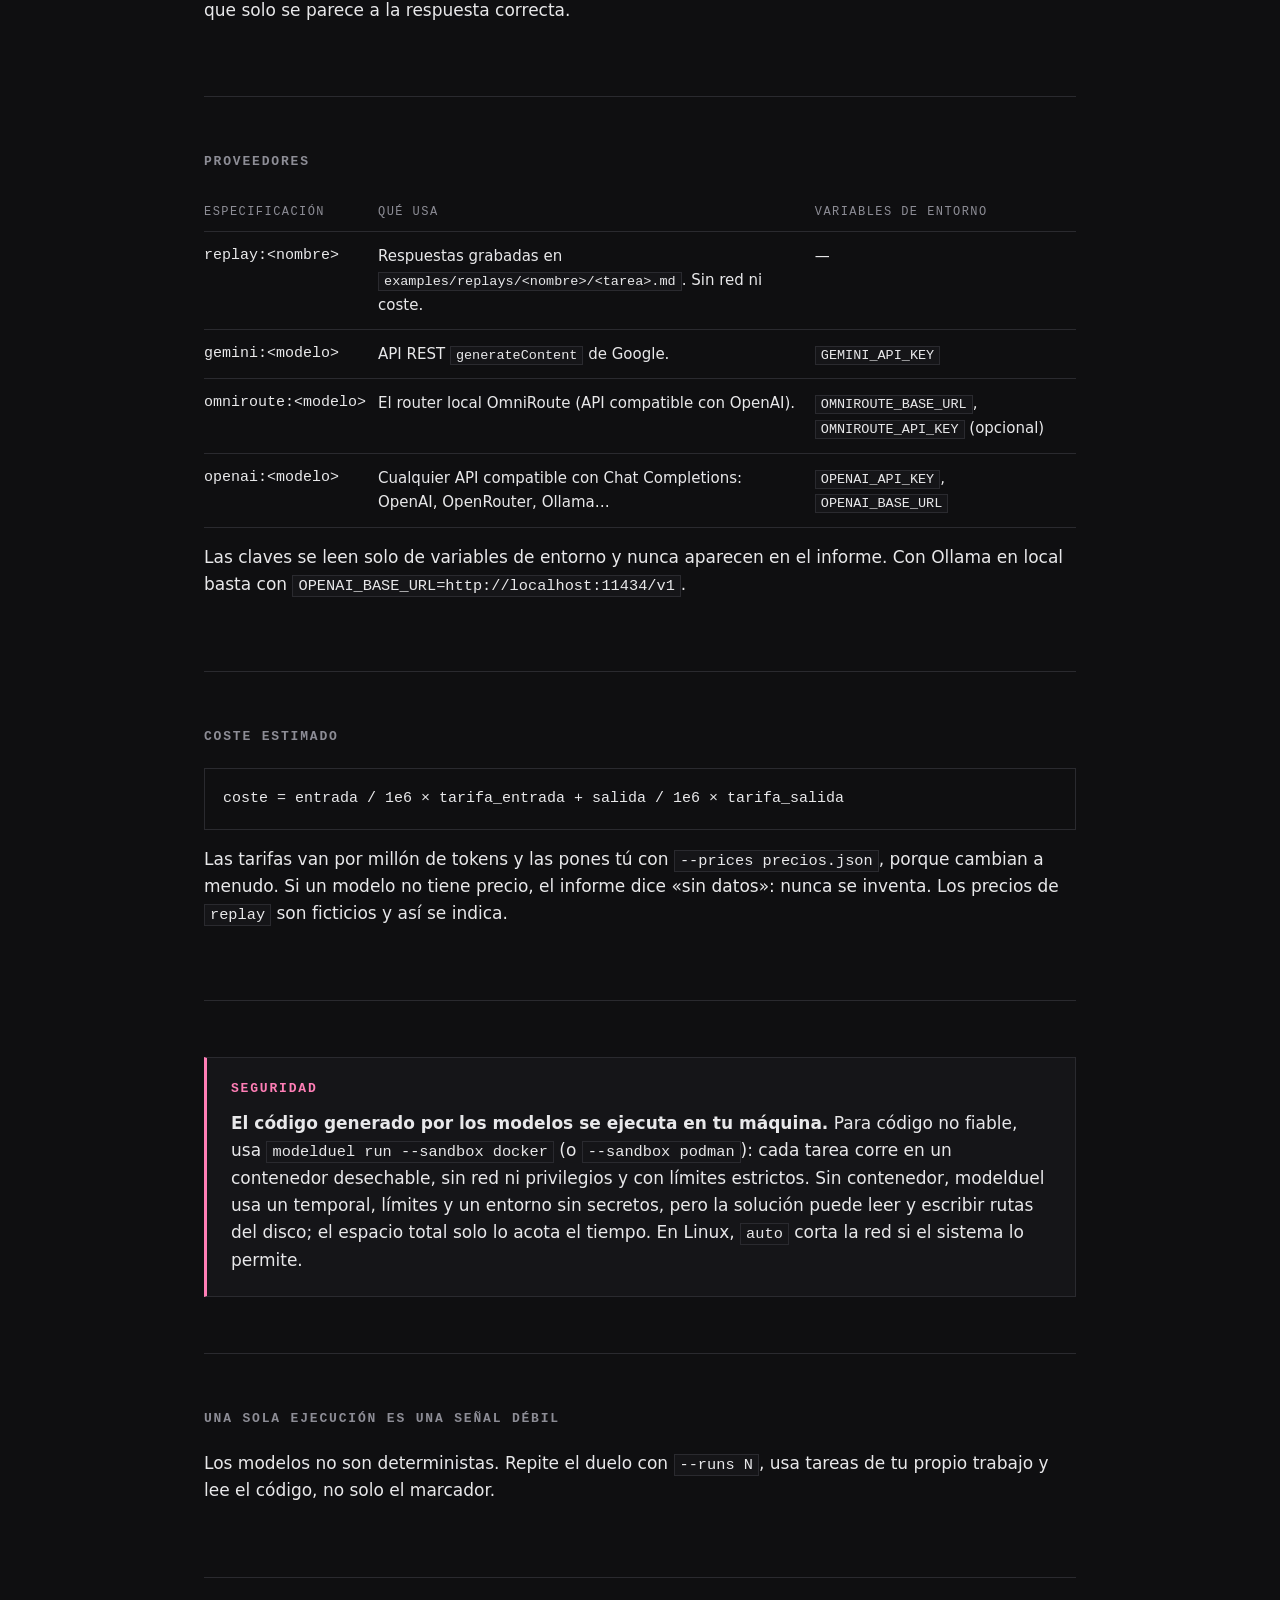
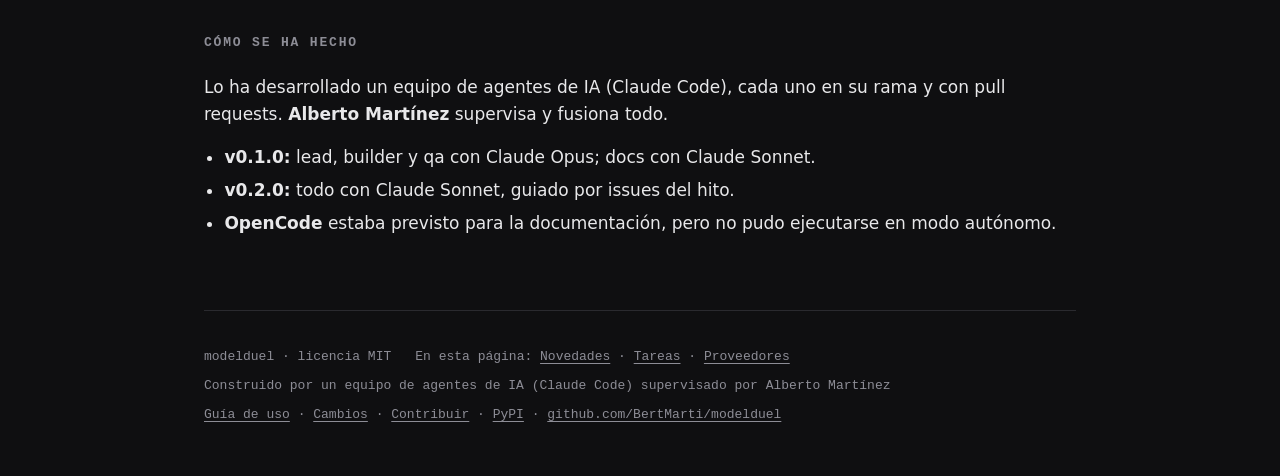
==== commit 0b00966a: "Merge pull request #58 from BertMarti/v1-tras-publicar docs: la 1.0.0 ya está en PyPI" ====
--- a/site/index.html
+++ b/site/index.html
@@ -216,8 +216,7 @@
 # Todo en la orden, sin archivo de configuración (o repite --model para una liga de 2 a 6)
 modelduel run tasks --a gemini:&lt;modelo&gt; --b openai:&lt;modelo&gt; --runs 3 --out runs/duelo</code></pre>
   <p>Las claves van en variables de entorno (<code>export GEMINI_API_KEY="…"</code>), nunca en un archivo. <code>modelduel init</code> te dice cuáles necesitas y dónde conseguirlas.</p>
-  <p><code>init</code>, <code>doctor</code>, <code>run</code> sin argumentos y <code>--sandbox</code> llegan con la 1.0.0. Si <code>modelduel --version</code> dice una versión anterior, aún no está en PyPI: instálala desde GitHub con <code>pip install "modelduel[pytest] @ git+https://github.com/BertMarti/modelduel"</code>.</p>
-  <p>El paquete está en <a href="https://pypi.org/project/modelduel/">PyPI</a>. Para la última versión sin publicar: <code>pip install git+https://github.com/BertMarti/modelduel pytest</code>.</p>
+  <p>El paquete está en <a href="https://pypi.org/project/modelduel/">PyPI</a>; si <code>modelduel --version</code> dice una versión anterior a la 1.0.0, actualízalo con <code>pip install -U "modelduel[pytest]"</code>. Para la versión en desarrollo: <code>pip install git+https://github.com/BertMarti/modelduel pytest</code>.</p>
 </section>
 
 <section aria-labelledby="novedades">
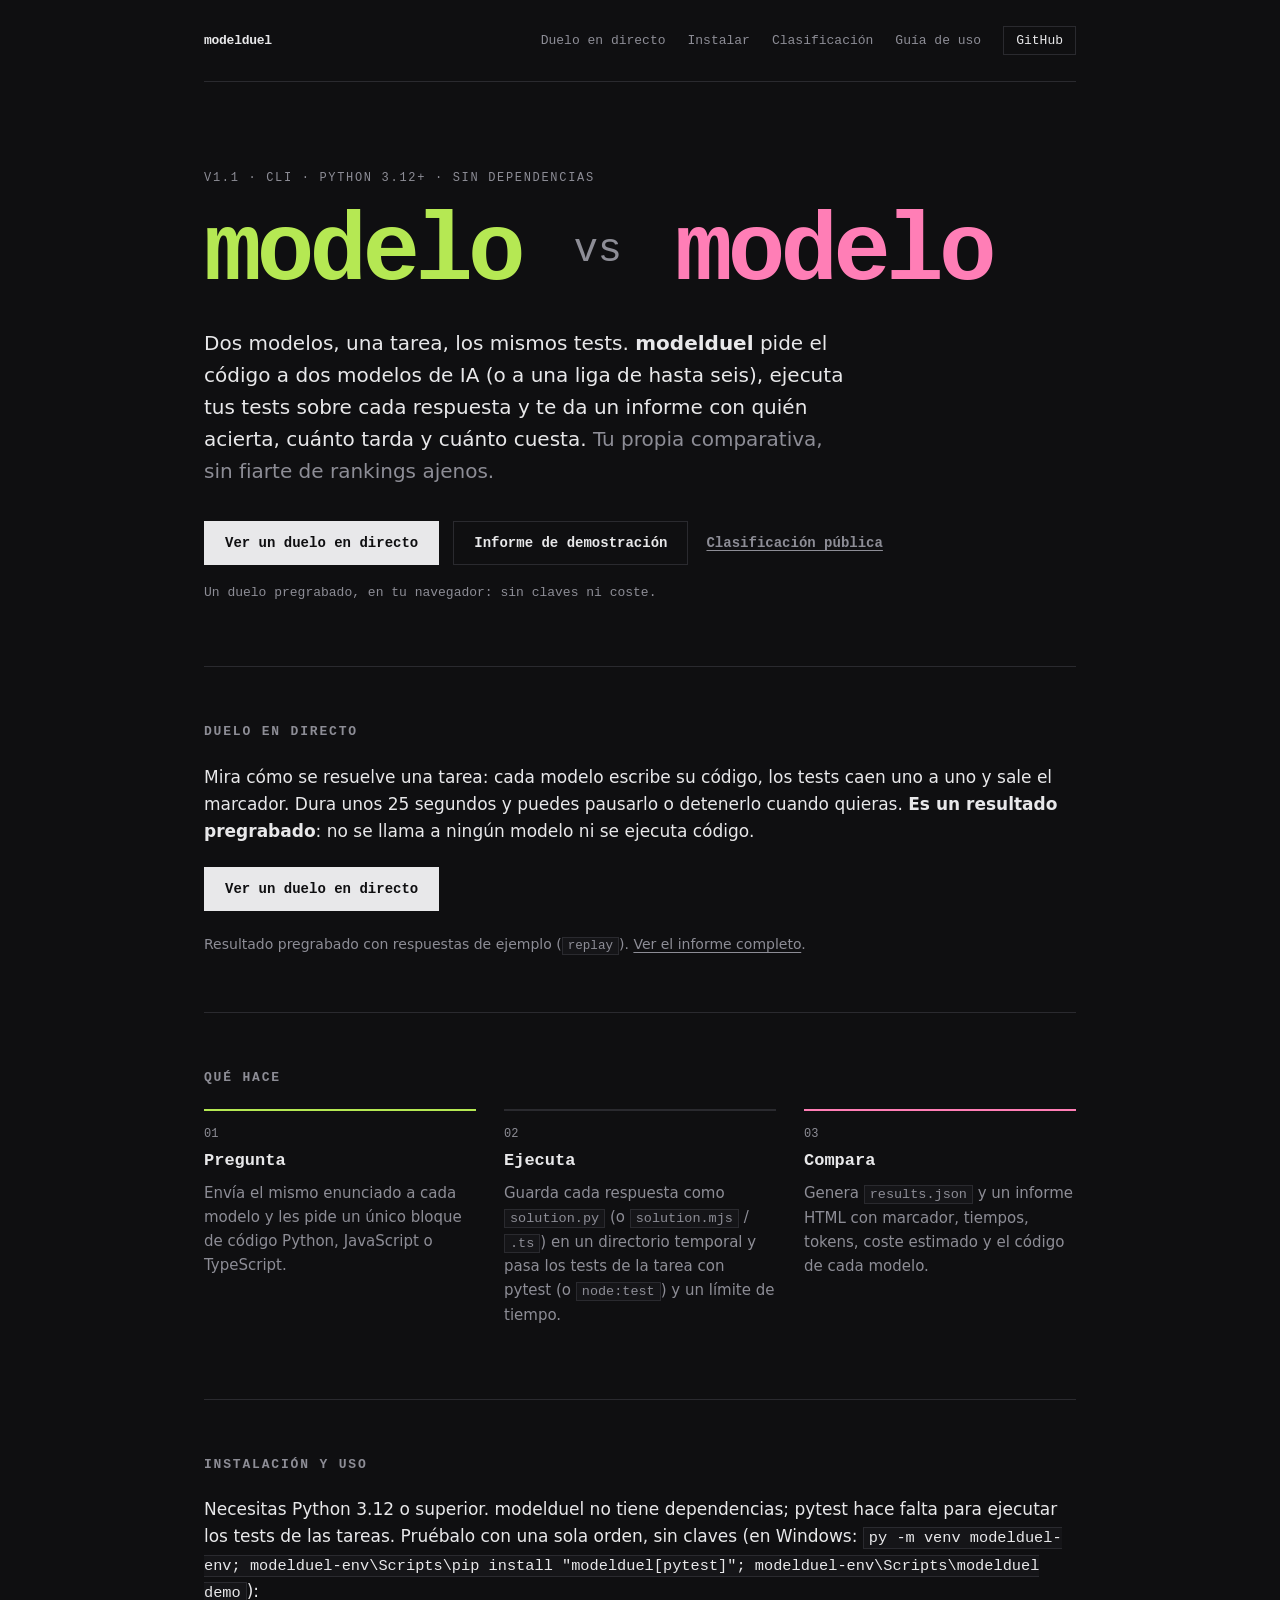
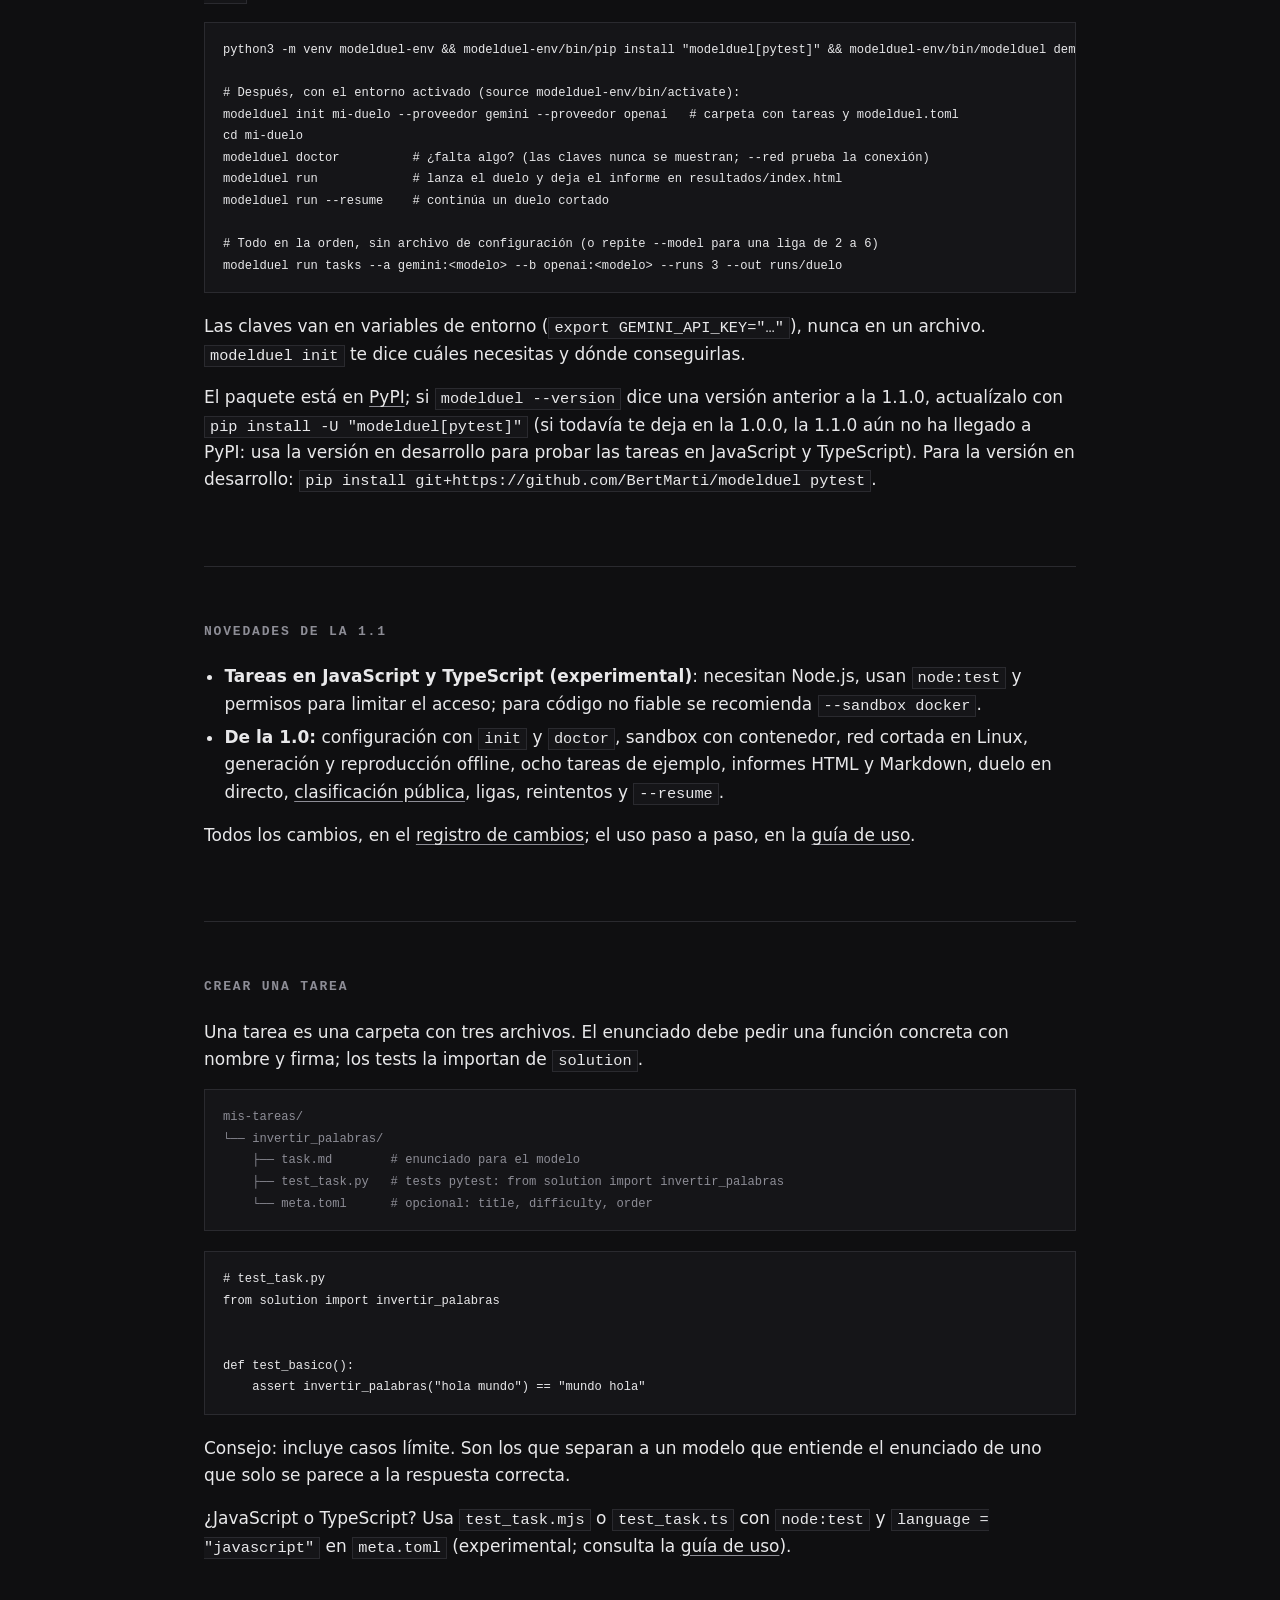
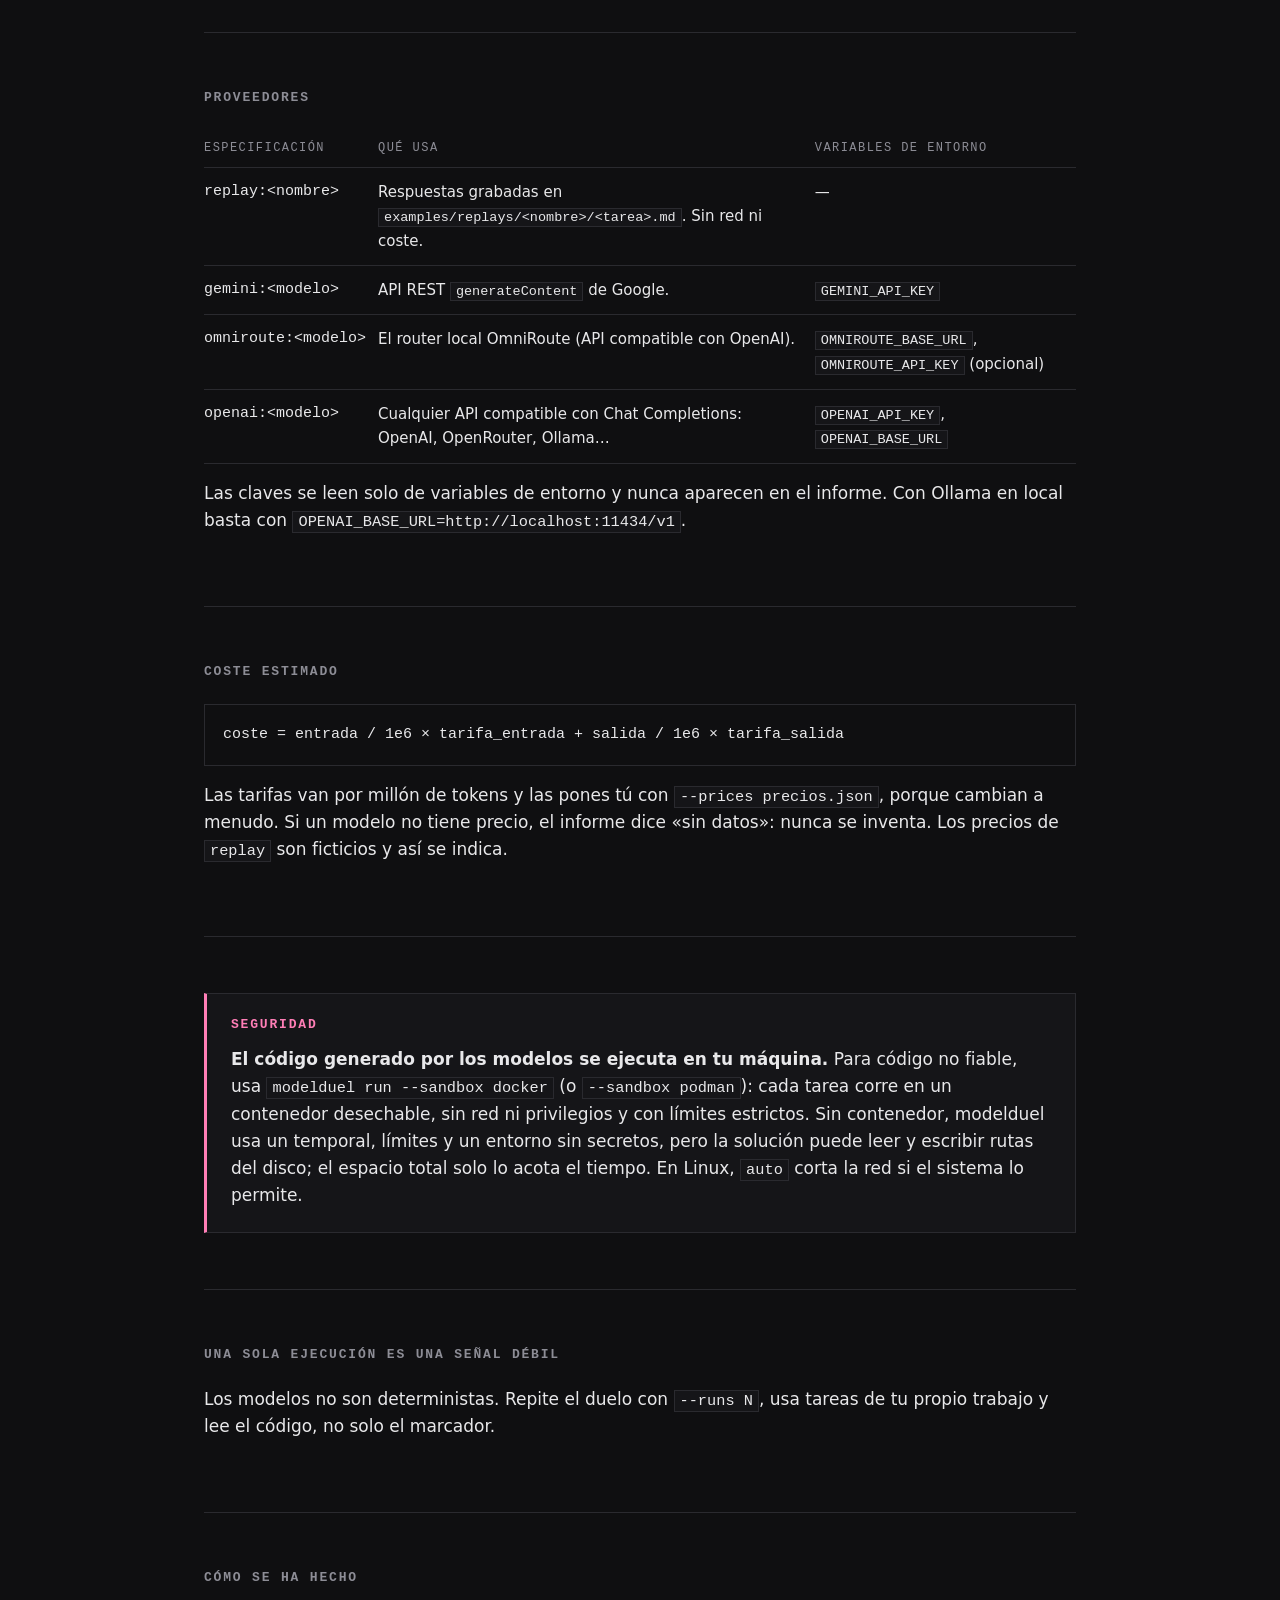
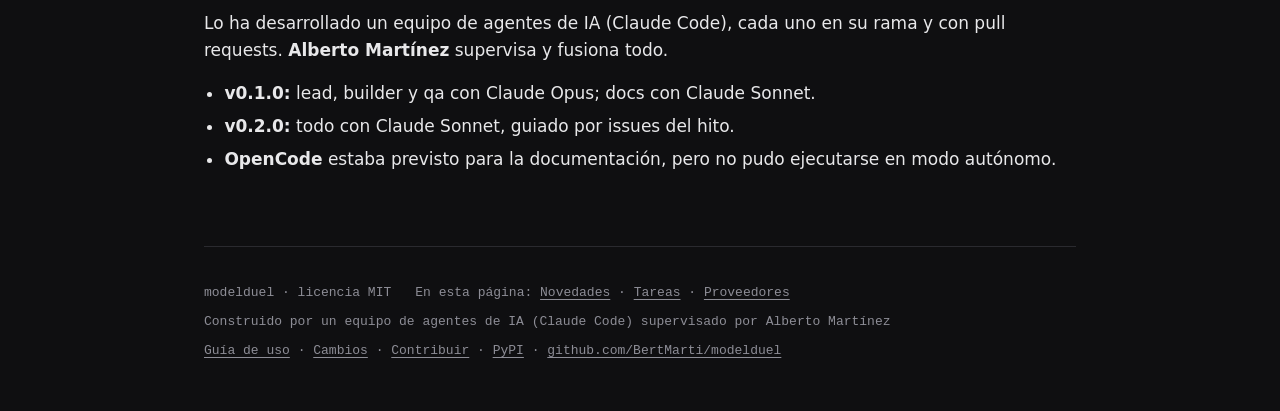
==== commit 0adecacc: "docs: versión 1.1.0 y documentación de las tareas JavaScript/TypeScript README, guía de uso, DESARRO" ====
--- a/site/index.html
+++ b/site/index.html
@@ -165,7 +165,7 @@
 </nav>
 
 <header class="hero">
-  <div class="eyebrow">v1.0 · CLI · Python 3.12+ · sin dependencias</div>
+  <div class="eyebrow">v1.1 · CLI · Python 3.12+ · sin dependencias</div>
   <h1><span class="a">modelo</span> <span class="vs">vs</span> <span class="b">modelo</span></h1>
   <p class="lede">Dos modelos, una tarea, los mismos tests. <strong>modelduel</strong> pide el código a dos modelos de IA (o a una liga de hasta seis), ejecuta tus tests sobre cada respuesta y te da un informe con quién acierta, cuánto tarda y cuánto cuesta. <em>Tu propia comparativa, sin fiarte de rankings ajenos.</em></p>
   <div class="cta">
@@ -195,8 +195,8 @@
 <section aria-labelledby="que">
   <h2 id="que">Qué hace</h2>
   <div class="steps">
-    <div><h3>Pregunta</h3><p>Envía el mismo enunciado a cada modelo y les pide un único bloque de código Python.</p></div>
-    <div><h3>Ejecuta</h3><p>Guarda cada respuesta como <code>solution.py</code> en un directorio temporal y pasa los tests de la tarea con pytest y un límite de tiempo.</p></div>
+    <div><h3>Pregunta</h3><p>Envía el mismo enunciado a cada modelo y les pide un único bloque de código Python, JavaScript o TypeScript.</p></div>
+    <div><h3>Ejecuta</h3><p>Guarda cada respuesta como <code>solution.py</code> (o <code>solution.mjs</code> / <code>.ts</code>) en un directorio temporal y pasa los tests de la tarea con pytest (o <code>node:test</code>) y un límite de tiempo.</p></div>
     <div><h3>Compara</h3><p>Genera <code>results.json</code> y un informe HTML con marcador, tiempos, tokens, coste estimado y el código de cada modelo.</p></div>
   </div>
 </section>
@@ -216,18 +216,14 @@
 # Todo en la orden, sin archivo de configuración (o repite --model para una liga de 2 a 6)
 modelduel run tasks --a gemini:&lt;modelo&gt; --b openai:&lt;modelo&gt; --runs 3 --out runs/duelo</code></pre>
   <p>Las claves van en variables de entorno (<code>export GEMINI_API_KEY="…"</code>), nunca en un archivo. <code>modelduel init</code> te dice cuáles necesitas y dónde conseguirlas.</p>
-  <p>El paquete está en <a href="https://pypi.org/project/modelduel/">PyPI</a>; si <code>modelduel --version</code> dice una versión anterior a la 1.0.0, actualízalo con <code>pip install -U "modelduel[pytest]"</code>. Para la versión en desarrollo: <code>pip install git+https://github.com/BertMarti/modelduel pytest</code>.</p>
+  <p>El paquete está en <a href="https://pypi.org/project/modelduel/">PyPI</a>; si <code>modelduel --version</code> dice una versión anterior a la 1.1.0, actualízalo con <code>pip install -U "modelduel[pytest]"</code> (si todavía te deja en la 1.0.0, la 1.1.0 aún no ha llegado a PyPI: usa la versión en desarrollo para probar las tareas en JavaScript y TypeScript). Para la versión en desarrollo: <code>pip install git+https://github.com/BertMarti/modelduel pytest</code>.</p>
 </section>
 
 <section aria-labelledby="novedades">
-  <h2 id="novedades">Novedades de la 1.0</h2>
+  <h2 id="novedades">Novedades de la 1.1</h2>
   <ul>
-    <li><strong>Configurar en un minuto</strong>: <code>modelduel init</code> prepara una carpeta con tareas y un <code>modelduel.toml</code> explicado, <code>modelduel doctor</code> te dice qué falta y <code>modelduel run</code> ya no necesita argumentos.</li>
-    <li><strong>Sandbox con contenedor</strong>: <code>--sandbox docker</code> o <code>--sandbox podman</code> ejecuta cada tarea sin red ni privilegios, con límites de memoria, CPU y procesos.</li>
-    <li><strong>Red cortada por defecto en Linux</strong>, sin instalar nada (avisa si el sistema no lo permite); el código de los modelos corre con límites de recursos y sin tus claves en el entorno.</li>
-    <li><strong>Generar y reproducir</strong>: <code>--solo-generar</code> guarda las respuestas sin ejecutar tests y <code>--replay</code> las ejecuta después, incluso en otra máquina o contenedor.</li>
-    <li><strong>Ocho tareas de ejemplo</strong>: programación, JSON, CSV, texto y algoritmos.</li>
-    <li>Ya estaban: informe en HTML y Markdown, duelo en directo, <a href="leaderboard/">clasificación pública</a>, liga de 2 a 6 modelos, reintentos y <code>--resume</code>.</li>
+    <li><strong>Tareas en JavaScript y TypeScript (experimental)</strong>: necesitan Node.js, usan <code>node:test</code> y permisos para limitar el acceso; para código no fiable se recomienda <code>--sandbox docker</code>.</li>
+    <li><strong>De la 1.0:</strong> configuración con <code>init</code> y <code>doctor</code>, sandbox con contenedor, red cortada en Linux, generación y reproducción offline, ocho tareas de ejemplo, informes HTML y Markdown, duelo en directo, <a href="leaderboard/">clasificación pública</a>, ligas, reintentos y <code>--resume</code>.</li>
   </ul>
   <p>Todos los cambios, en el <a href="https://github.com/BertMarti/modelduel/blob/main/CHANGELOG.md">registro de cambios</a>; el uso paso a paso, en la <a href="https://github.com/BertMarti/modelduel/blob/main/docs/USO.md">guía de uso</a>.</p>
 </section>
@@ -247,6 +243,7 @@
 def test_basico():
     assert invertir_palabras("hola mundo") == "mundo hola"</code></pre>
   <p>Consejo: incluye casos límite. Son los que separan a un modelo que entiende el enunciado de uno que solo se parece a la respuesta correcta.</p>
+  <p>¿JavaScript o TypeScript? Usa <code>test_task.mjs</code> o <code>test_task.ts</code> con <code>node:test</code> y <code>language = "javascript"</code> en <code>meta.toml</code> (experimental; consulta la <a href="https://github.com/BertMarti/modelduel/blob/main/docs/USO.md#tareas-en-javascript-o-typescript-experimental">guía de uso</a>).</p>
 </section>
 
 <section aria-labelledby="proveedores">
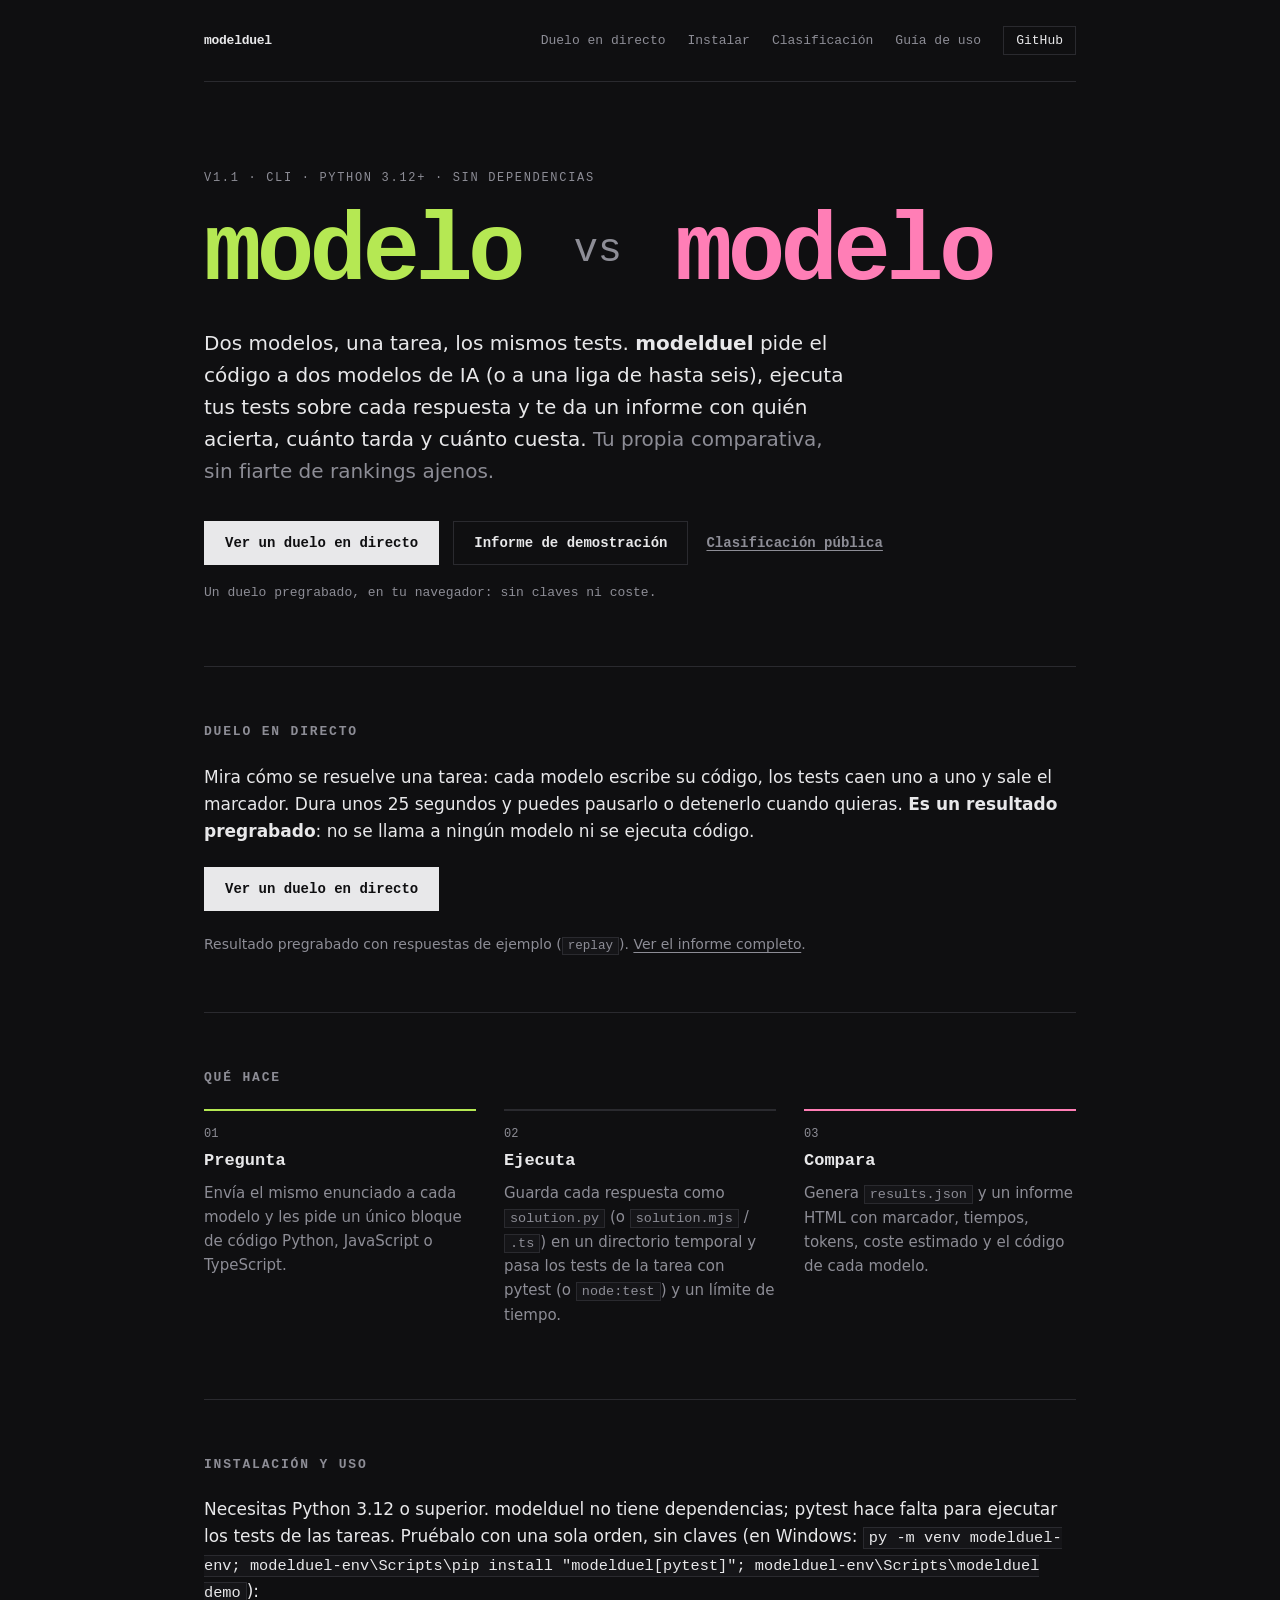
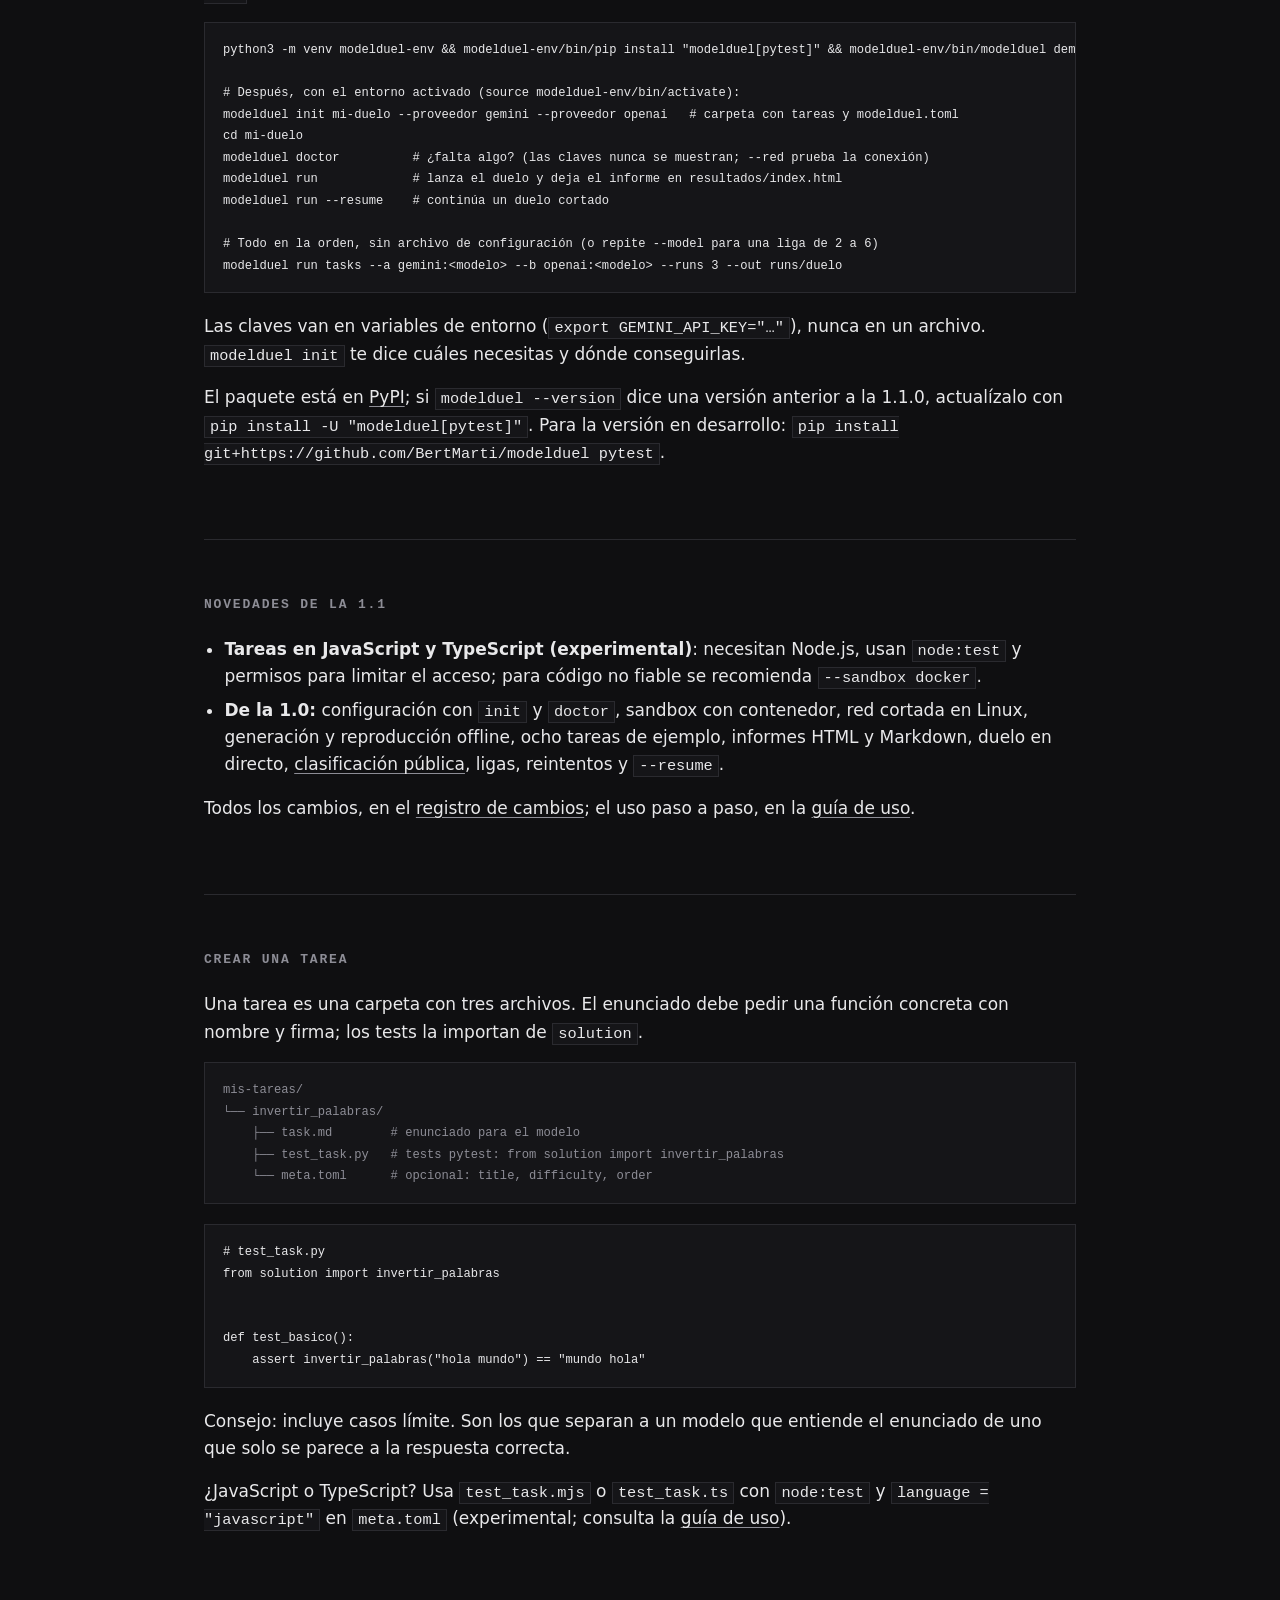
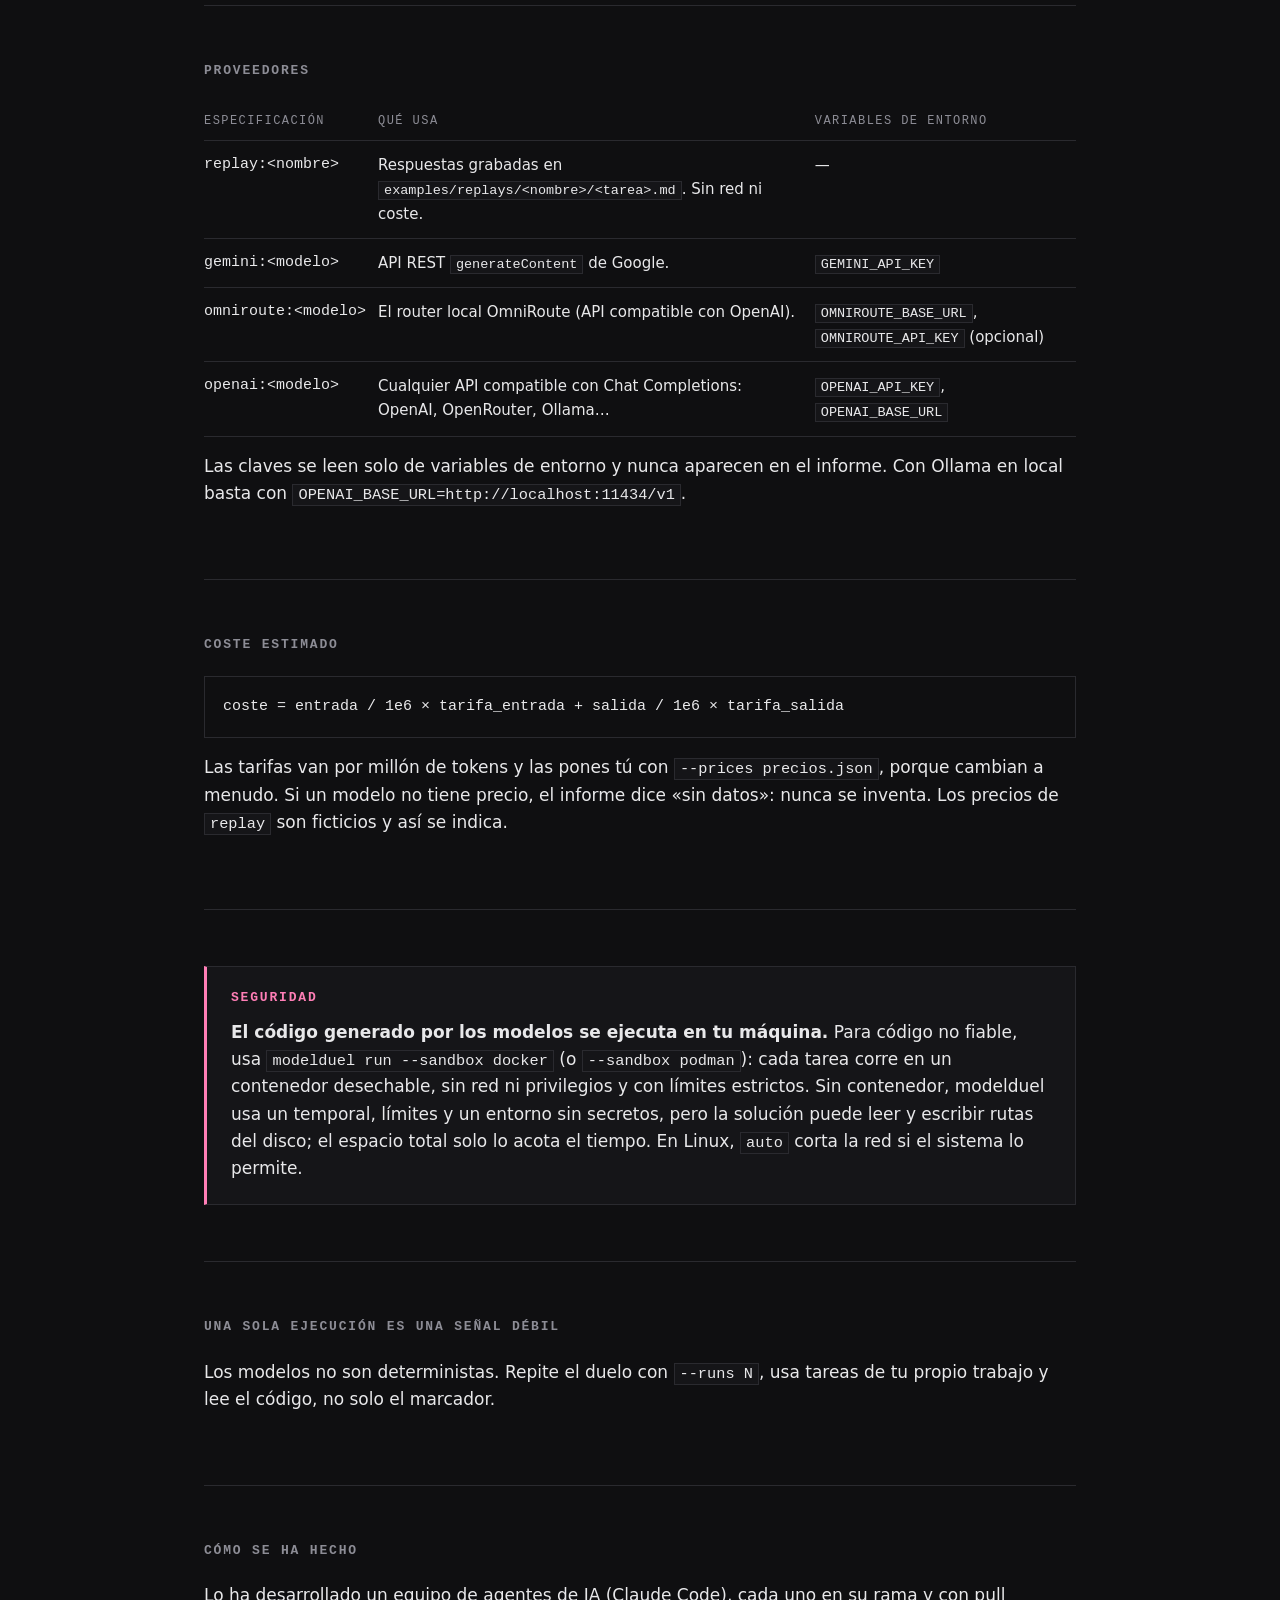
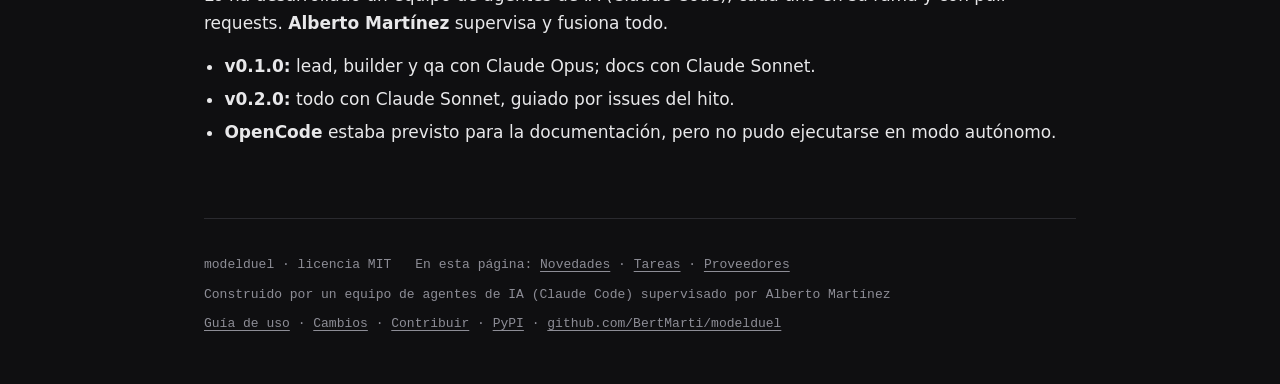
==== commit 3bce8c1d: "docs: la 1.1.0 ya está en PyPI (sin notas de instalación desde GitHub) Solo para después de publicar" ====
--- a/site/index.html
+++ b/site/index.html
@@ -216,7 +216,7 @@
 # Todo en la orden, sin archivo de configuración (o repite --model para una liga de 2 a 6)
 modelduel run tasks --a gemini:&lt;modelo&gt; --b openai:&lt;modelo&gt; --runs 3 --out runs/duelo</code></pre>
   <p>Las claves van en variables de entorno (<code>export GEMINI_API_KEY="…"</code>), nunca en un archivo. <code>modelduel init</code> te dice cuáles necesitas y dónde conseguirlas.</p>
-  <p>El paquete está en <a href="https://pypi.org/project/modelduel/">PyPI</a>; si <code>modelduel --version</code> dice una versión anterior a la 1.1.0, actualízalo con <code>pip install -U "modelduel[pytest]"</code> (si todavía te deja en la 1.0.0, la 1.1.0 aún no ha llegado a PyPI: usa la versión en desarrollo para probar las tareas en JavaScript y TypeScript). Para la versión en desarrollo: <code>pip install git+https://github.com/BertMarti/modelduel pytest</code>.</p>
+  <p>El paquete está en <a href="https://pypi.org/project/modelduel/">PyPI</a>; si <code>modelduel --version</code> dice una versión anterior a la 1.1.0, actualízalo con <code>pip install -U "modelduel[pytest]"</code>. Para la versión en desarrollo: <code>pip install git+https://github.com/BertMarti/modelduel pytest</code>.</p>
 </section>
 
 <section aria-labelledby="novedades">
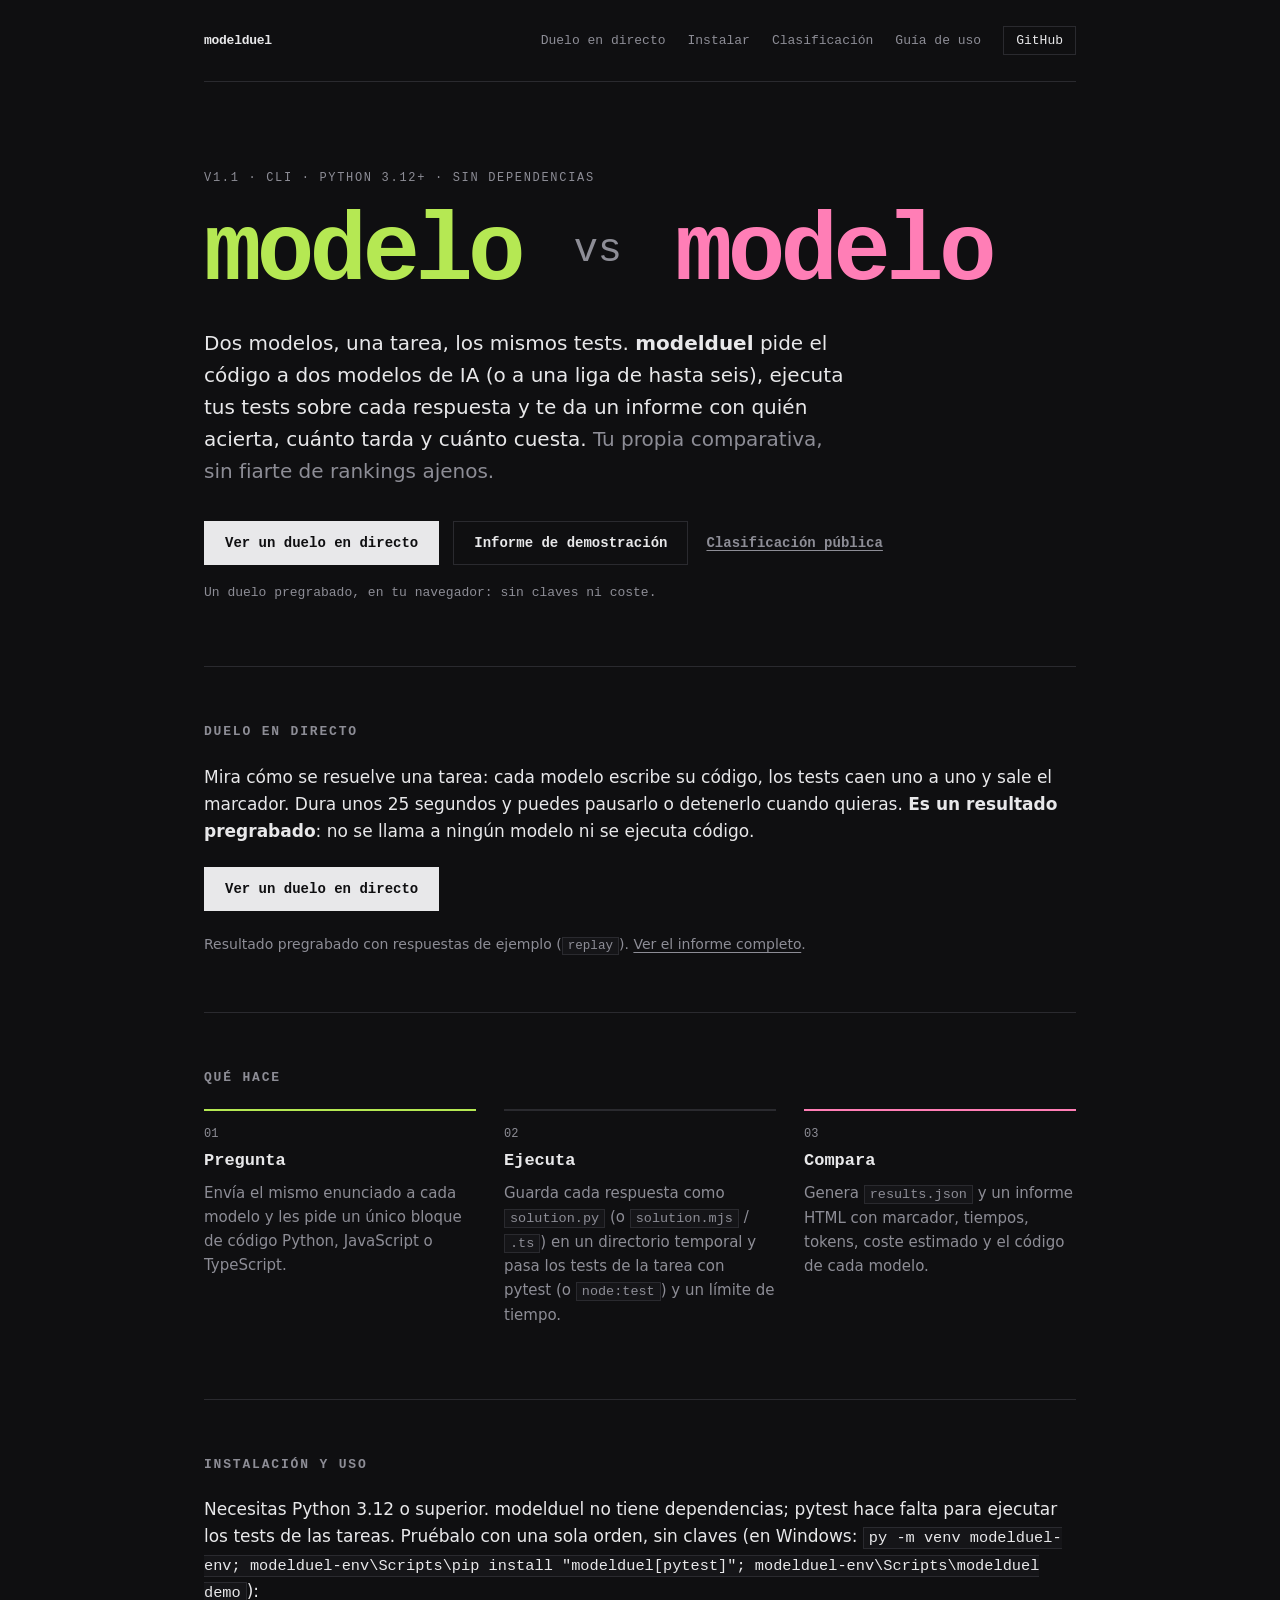
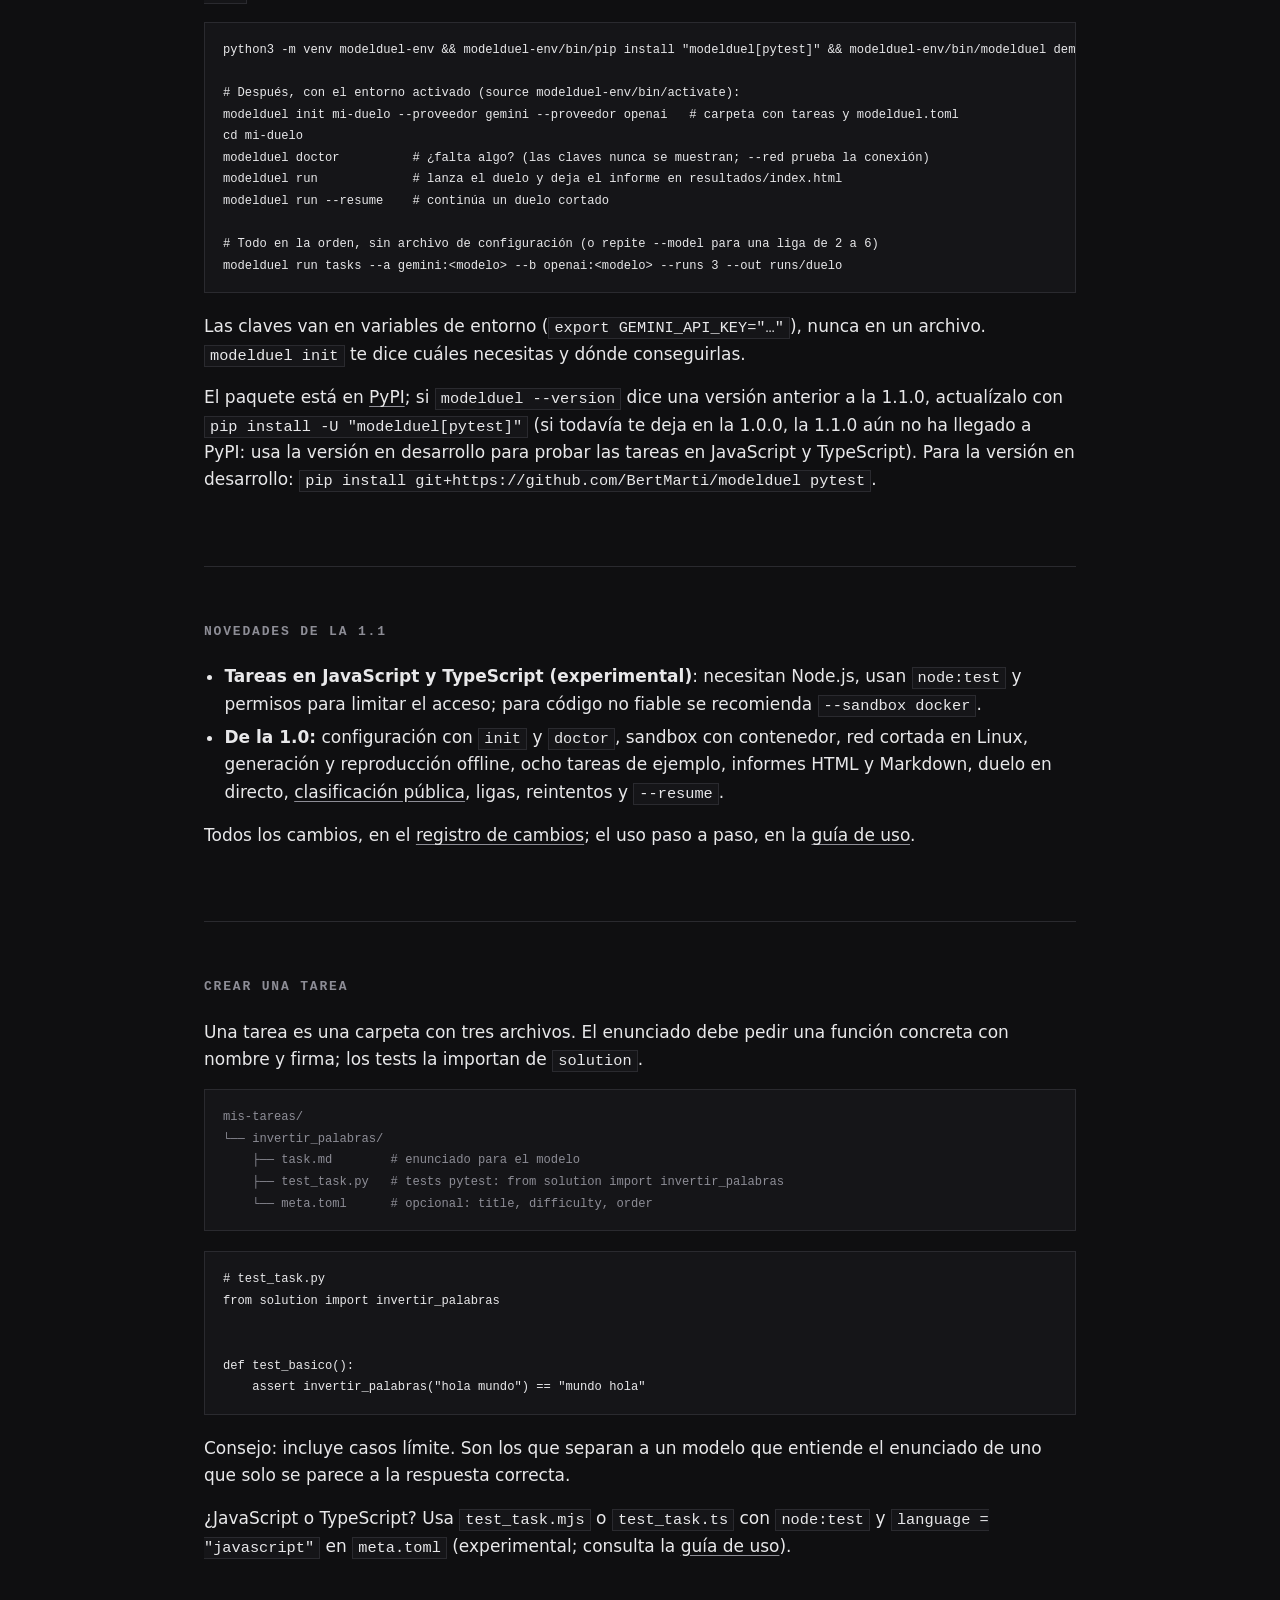
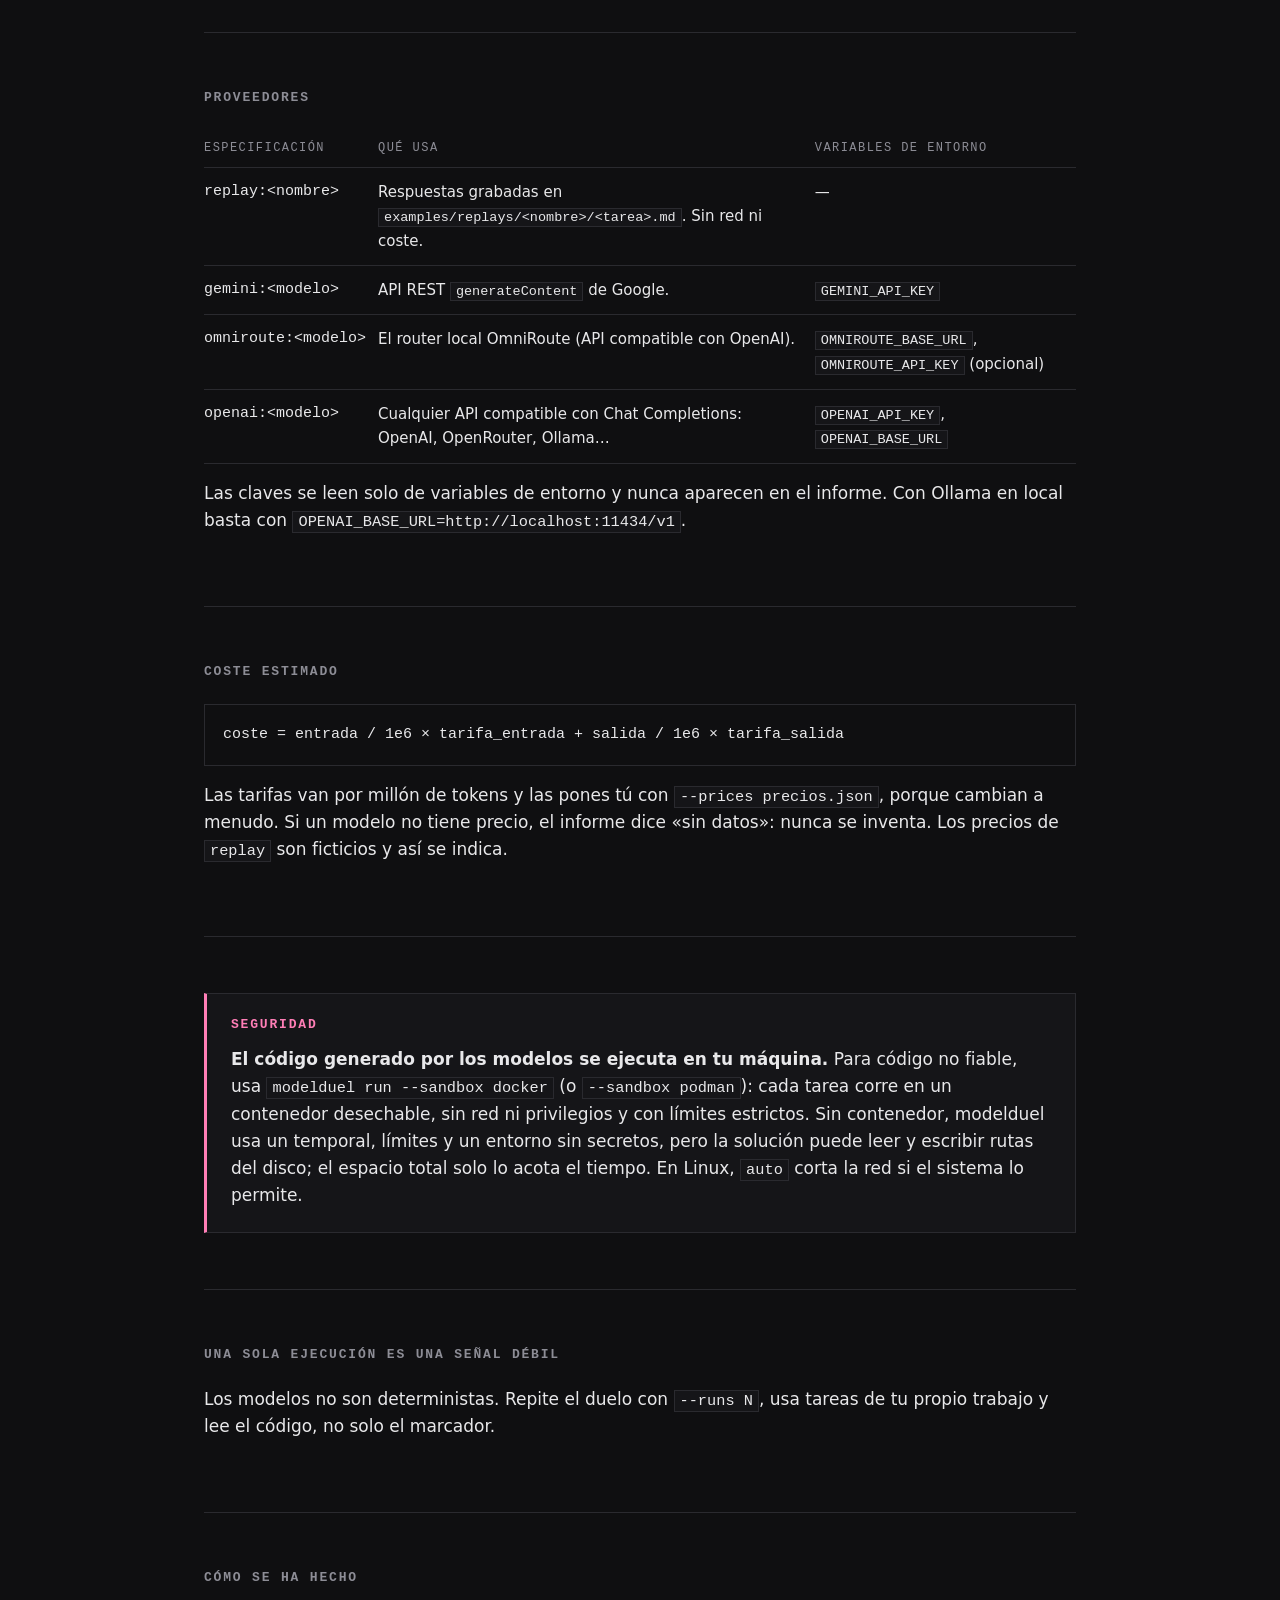
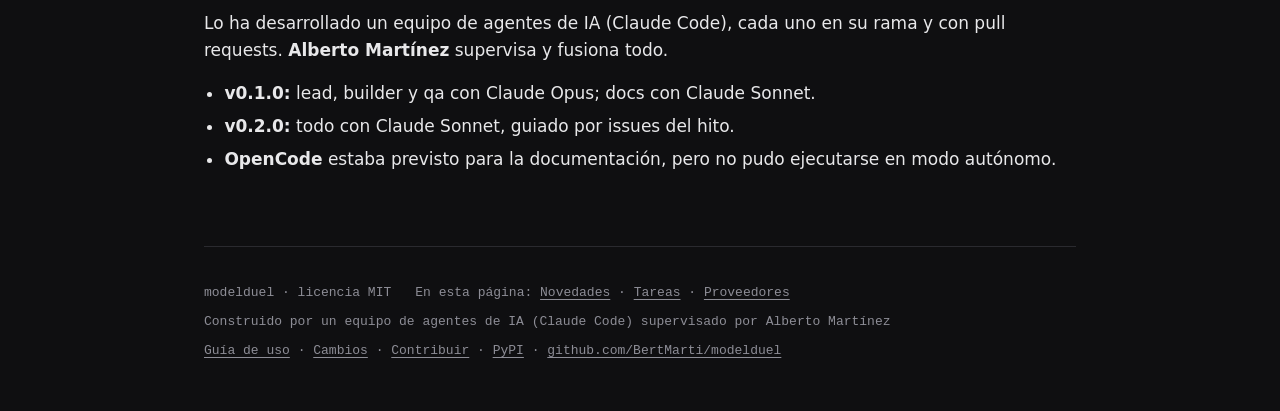
==== commit bf7f2df2: "Merge pull request #59 from BertMarti/v1.1-2026-10-31 modelduel 1.1.0: tareas en JavaScript y TypeSc" ====
--- a/site/index.html
+++ b/site/index.html
@@ -216,7 +216,7 @@
 # Todo en la orden, sin archivo de configuración (o repite --model para una liga de 2 a 6)
 modelduel run tasks --a gemini:&lt;modelo&gt; --b openai:&lt;modelo&gt; --runs 3 --out runs/duelo</code></pre>
   <p>Las claves van en variables de entorno (<code>export GEMINI_API_KEY="…"</code>), nunca en un archivo. <code>modelduel init</code> te dice cuáles necesitas y dónde conseguirlas.</p>
-  <p>El paquete está en <a href="https://pypi.org/project/modelduel/">PyPI</a>; si <code>modelduel --version</code> dice una versión anterior a la 1.1.0, actualízalo con <code>pip install -U "modelduel[pytest]"</code>. Para la versión en desarrollo: <code>pip install git+https://github.com/BertMarti/modelduel pytest</code>.</p>
+  <p>El paquete está en <a href="https://pypi.org/project/modelduel/">PyPI</a>; si <code>modelduel --version</code> dice una versión anterior a la 1.1.0, actualízalo con <code>pip install -U "modelduel[pytest]"</code> (si todavía te deja en la 1.0.0, la 1.1.0 aún no ha llegado a PyPI: usa la versión en desarrollo para probar las tareas en JavaScript y TypeScript). Para la versión en desarrollo: <code>pip install git+https://github.com/BertMarti/modelduel pytest</code>.</p>
 </section>
 
 <section aria-labelledby="novedades">
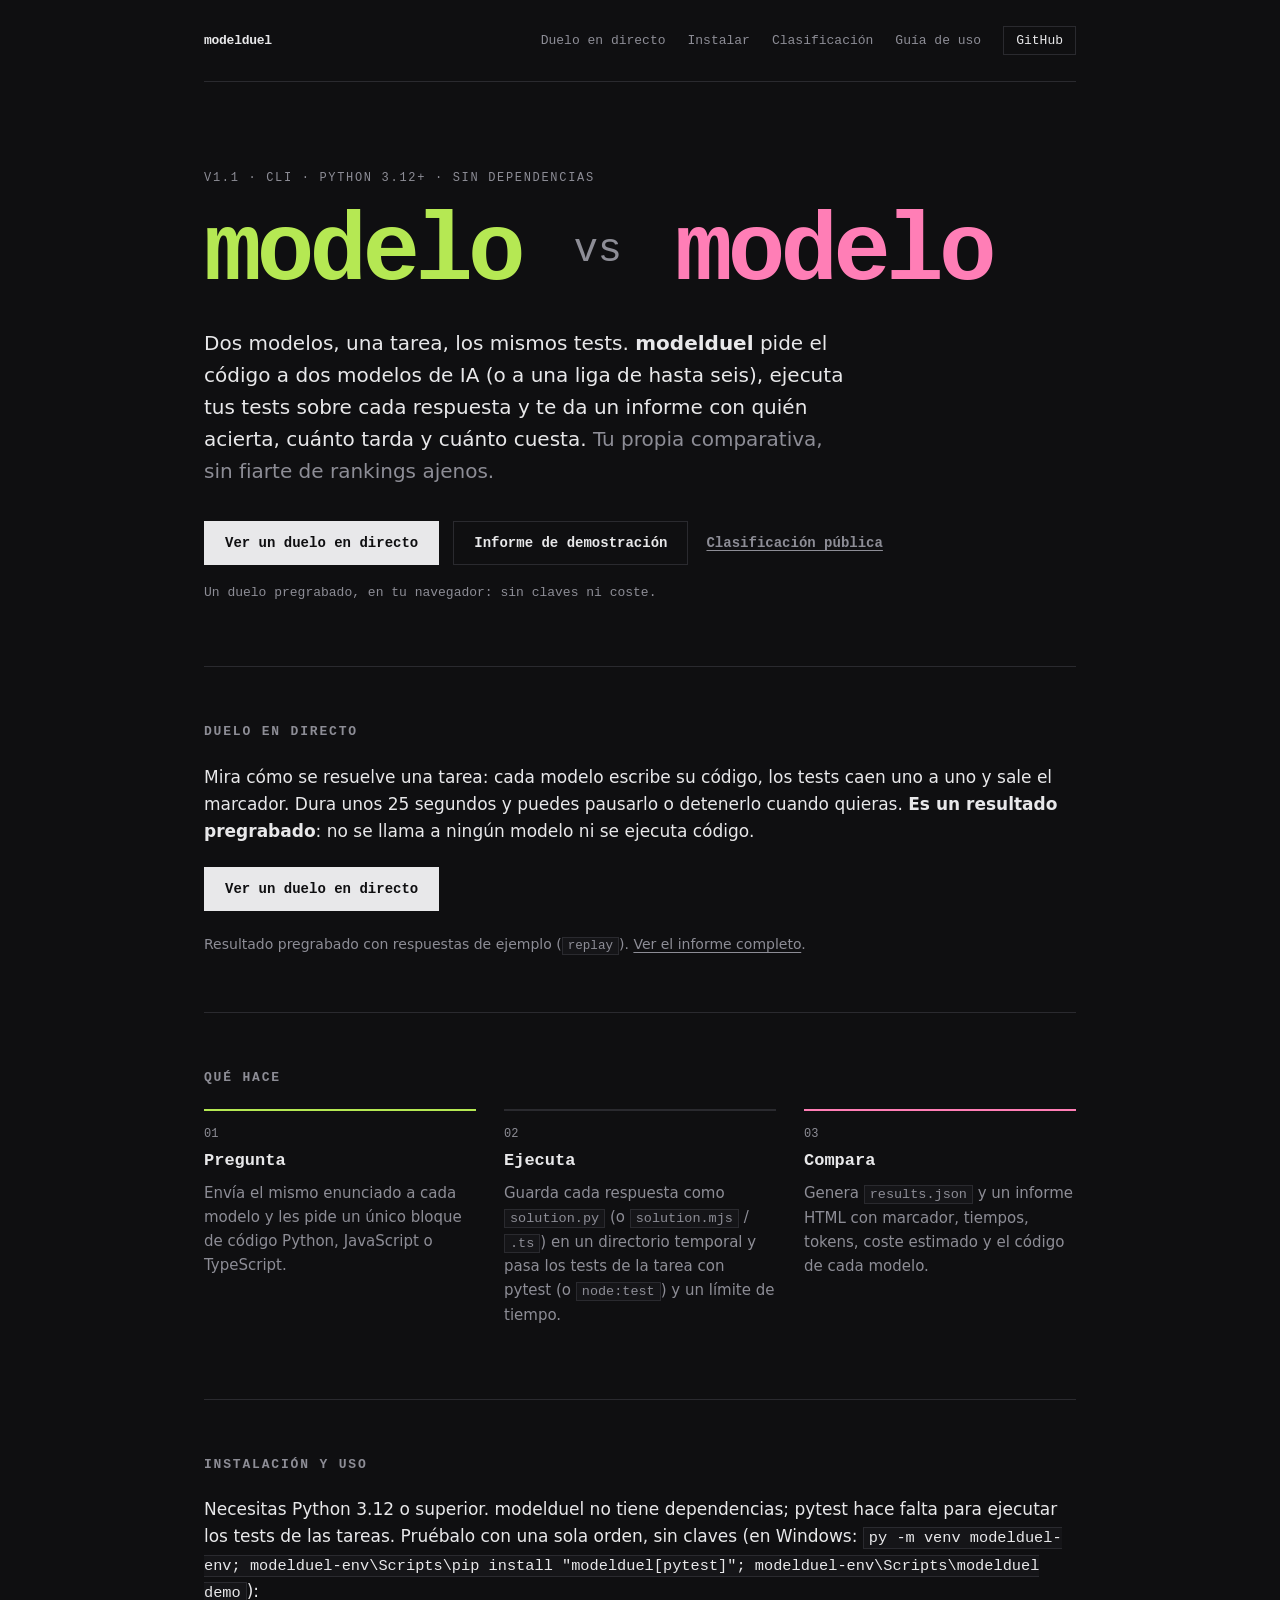
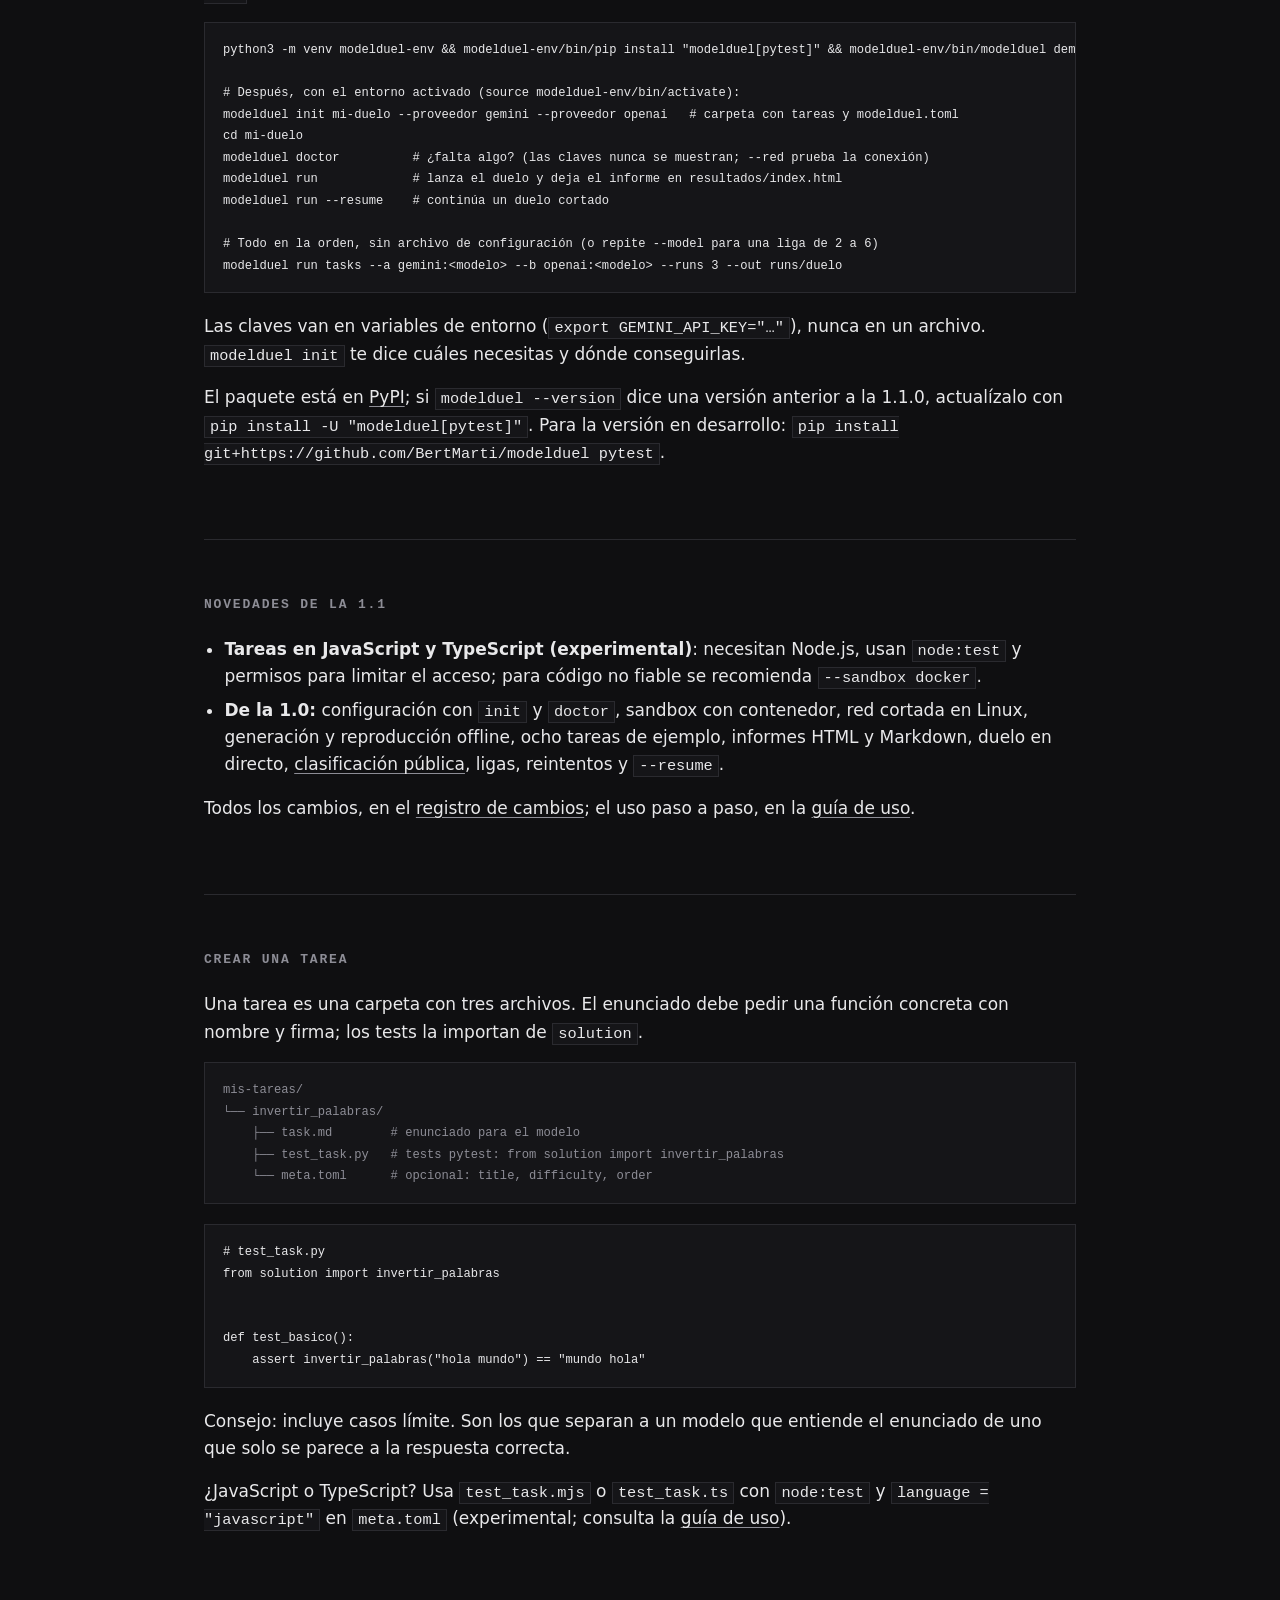
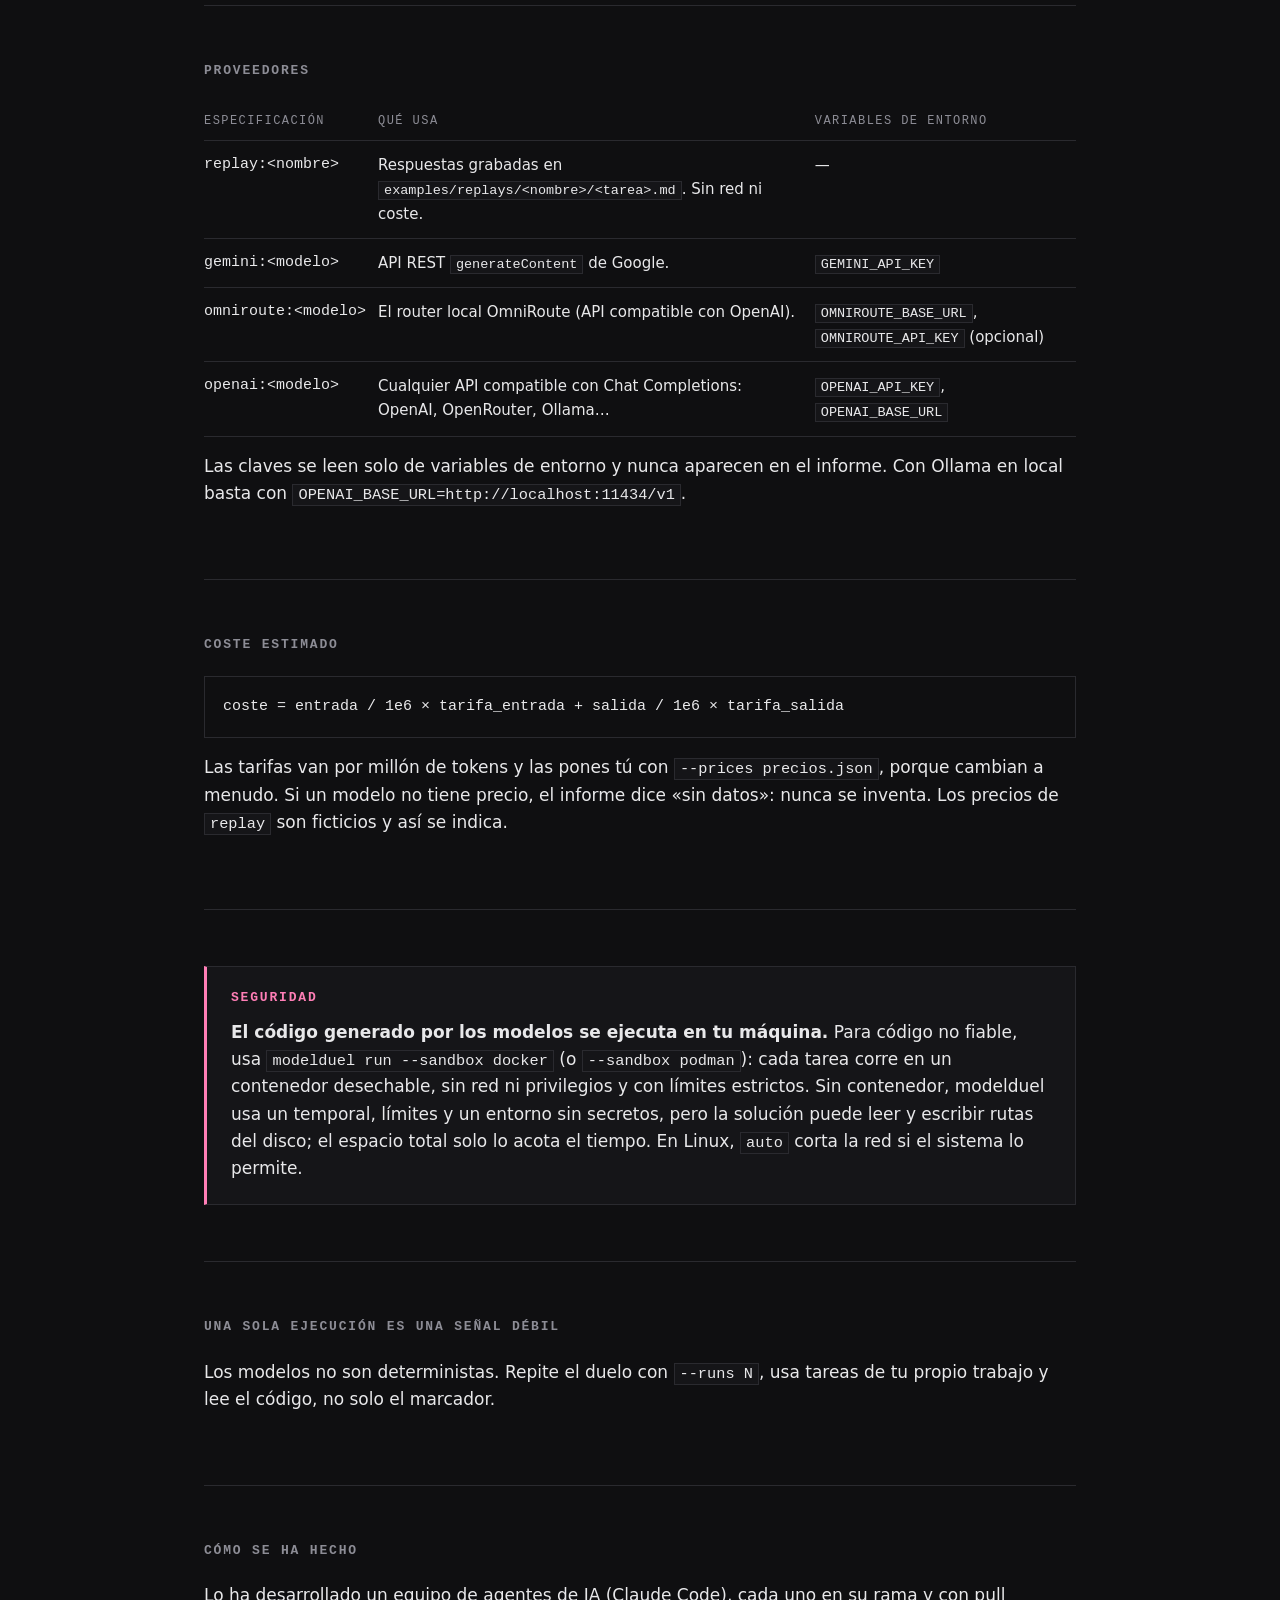
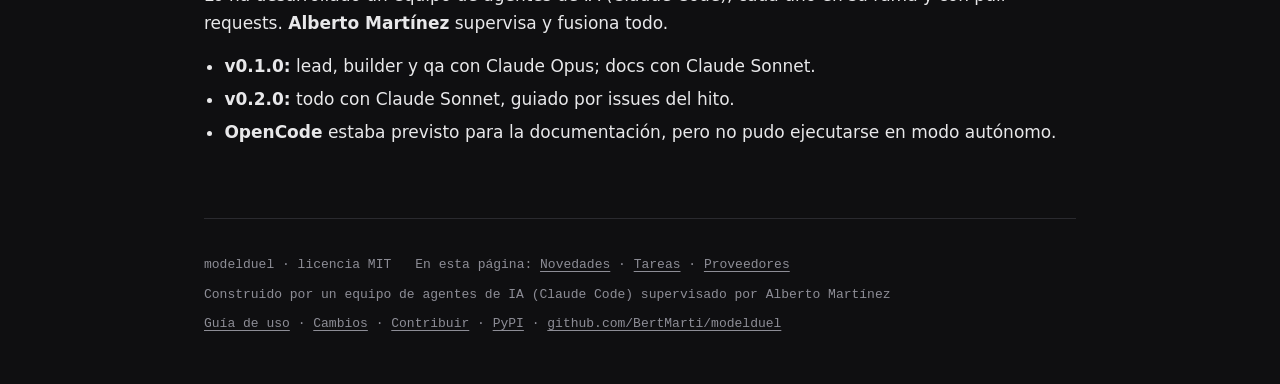
==== commit 010443ec: "docs: la 1.1.0 ya está en PyPI (sin notas de instalación desde GitHub) (#60) Solo para después de pu" ====
--- a/site/index.html
+++ b/site/index.html
@@ -216,7 +216,7 @@
 # Todo en la orden, sin archivo de configuración (o repite --model para una liga de 2 a 6)
 modelduel run tasks --a gemini:&lt;modelo&gt; --b openai:&lt;modelo&gt; --runs 3 --out runs/duelo</code></pre>
   <p>Las claves van en variables de entorno (<code>export GEMINI_API_KEY="…"</code>), nunca en un archivo. <code>modelduel init</code> te dice cuáles necesitas y dónde conseguirlas.</p>
-  <p>El paquete está en <a href="https://pypi.org/project/modelduel/">PyPI</a>; si <code>modelduel --version</code> dice una versión anterior a la 1.1.0, actualízalo con <code>pip install -U "modelduel[pytest]"</code> (si todavía te deja en la 1.0.0, la 1.1.0 aún no ha llegado a PyPI: usa la versión en desarrollo para probar las tareas en JavaScript y TypeScript). Para la versión en desarrollo: <code>pip install git+https://github.com/BertMarti/modelduel pytest</code>.</p>
+  <p>El paquete está en <a href="https://pypi.org/project/modelduel/">PyPI</a>; si <code>modelduel --version</code> dice una versión anterior a la 1.1.0, actualízalo con <code>pip install -U "modelduel[pytest]"</code>. Para la versión en desarrollo: <code>pip install git+https://github.com/BertMarti/modelduel pytest</code>.</p>
 </section>
 
 <section aria-labelledby="novedades">
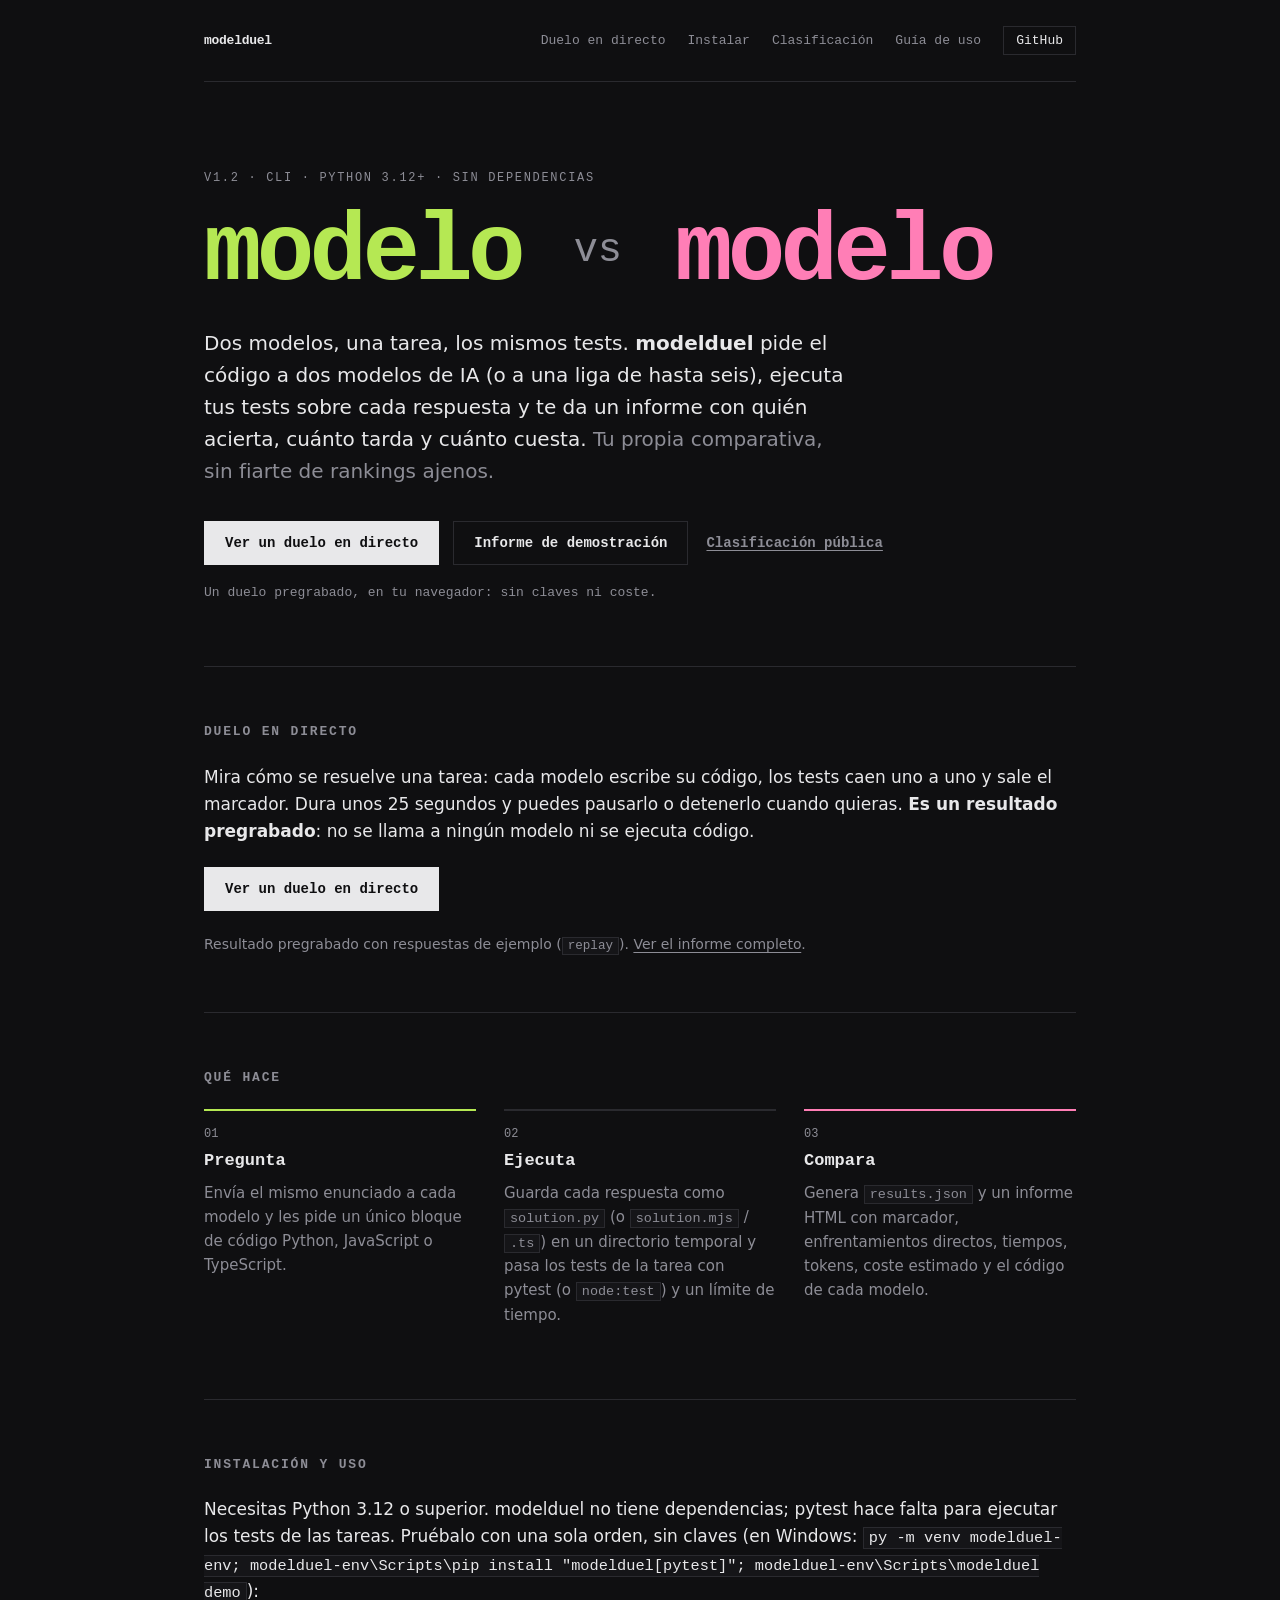
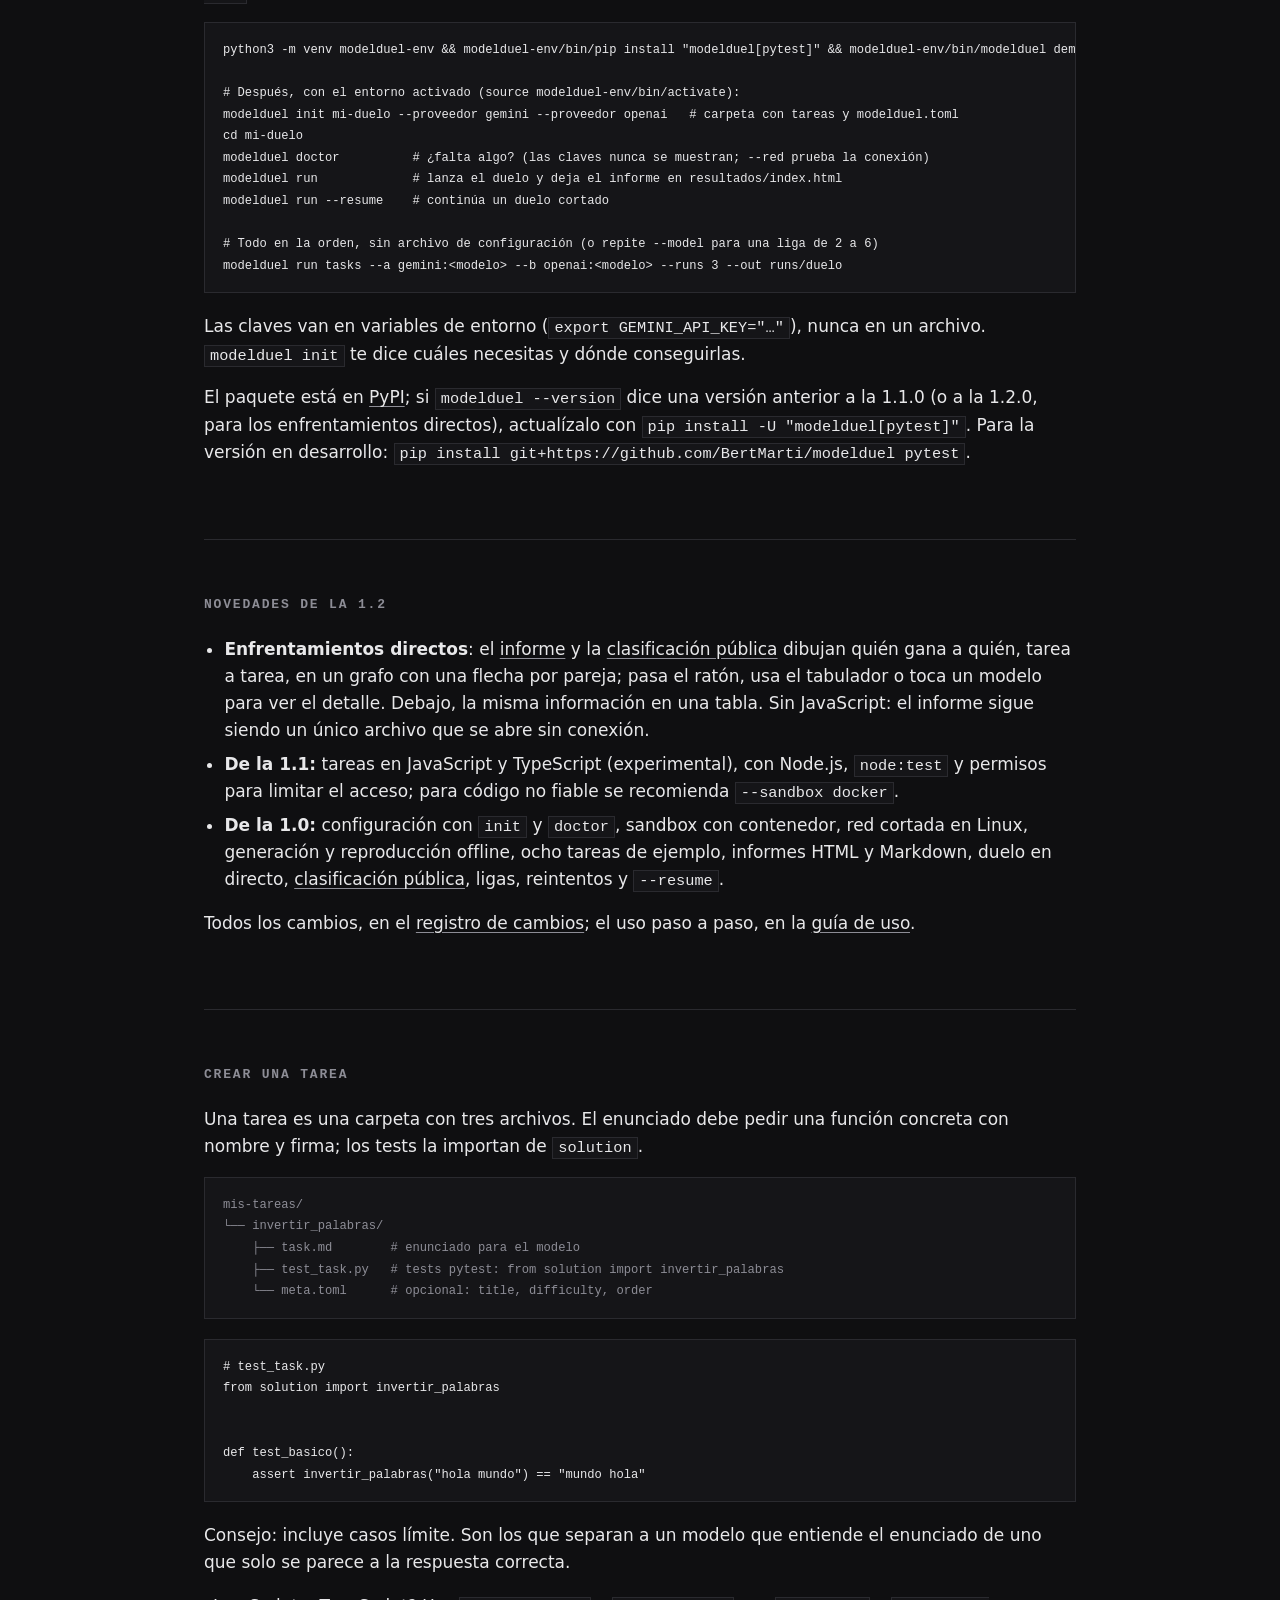
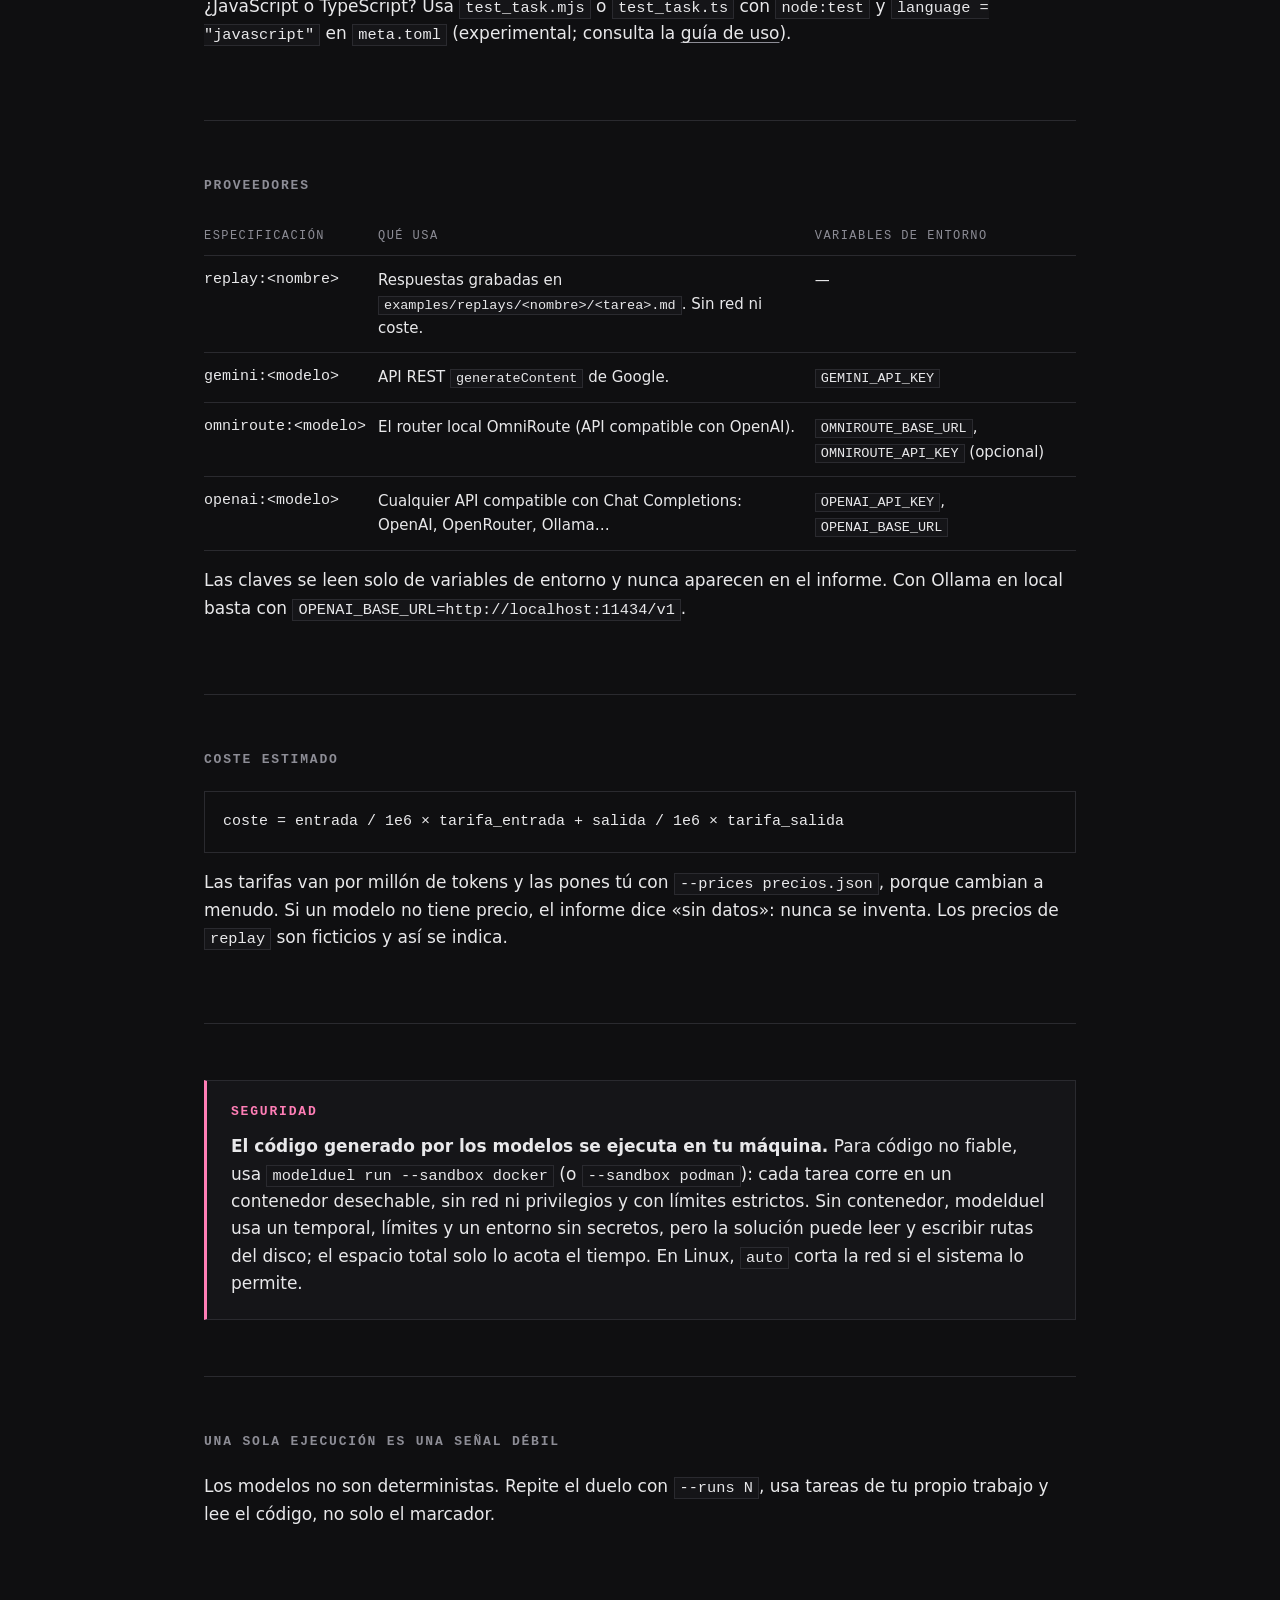
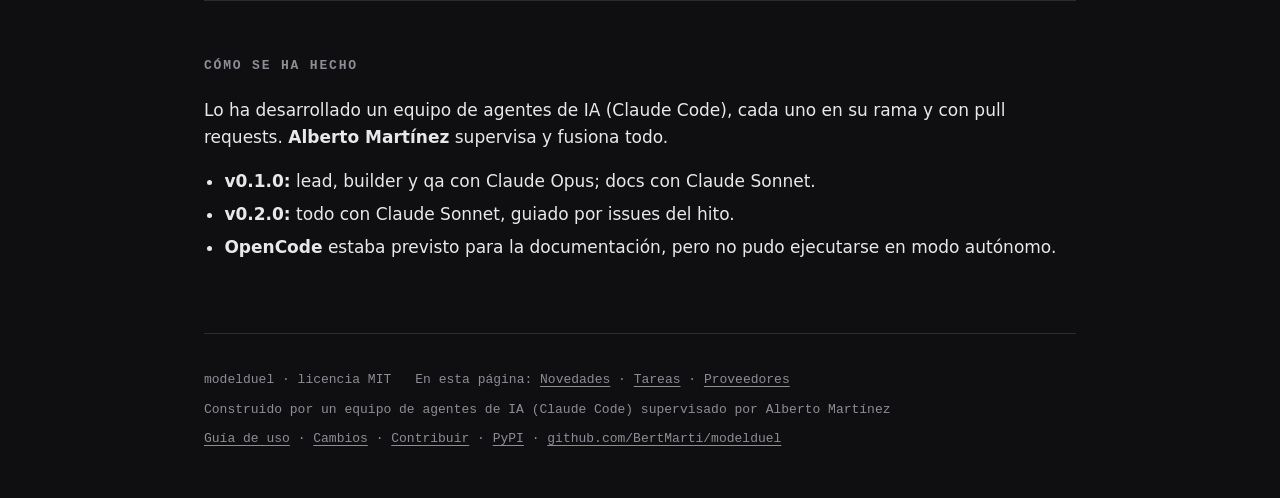
==== commit 380ef698: "docs: versión 1.2.0 con los enfrentamientos directos __version__ 1.2.0, CHANGELOG [1.2.0] - 2026-11-" ====
--- a/site/index.html
+++ b/site/index.html
@@ -165,7 +165,7 @@
 </nav>
 
 <header class="hero">
-  <div class="eyebrow">v1.1 · CLI · Python 3.12+ · sin dependencias</div>
+  <div class="eyebrow">v1.2 · CLI · Python 3.12+ · sin dependencias</div>
   <h1><span class="a">modelo</span> <span class="vs">vs</span> <span class="b">modelo</span></h1>
   <p class="lede">Dos modelos, una tarea, los mismos tests. <strong>modelduel</strong> pide el código a dos modelos de IA (o a una liga de hasta seis), ejecuta tus tests sobre cada respuesta y te da un informe con quién acierta, cuánto tarda y cuánto cuesta. <em>Tu propia comparativa, sin fiarte de rankings ajenos.</em></p>
   <div class="cta">
@@ -197,7 +197,7 @@
   <div class="steps">
     <div><h3>Pregunta</h3><p>Envía el mismo enunciado a cada modelo y les pide un único bloque de código Python, JavaScript o TypeScript.</p></div>
     <div><h3>Ejecuta</h3><p>Guarda cada respuesta como <code>solution.py</code> (o <code>solution.mjs</code> / <code>.ts</code>) en un directorio temporal y pasa los tests de la tarea con pytest (o <code>node:test</code>) y un límite de tiempo.</p></div>
-    <div><h3>Compara</h3><p>Genera <code>results.json</code> y un informe HTML con marcador, tiempos, tokens, coste estimado y el código de cada modelo.</p></div>
+    <div><h3>Compara</h3><p>Genera <code>results.json</code> y un informe HTML con marcador, enfrentamientos directos, tiempos, tokens, coste estimado y el código de cada modelo.</p></div>
   </div>
 </section>
 
@@ -216,13 +216,14 @@
 # Todo en la orden, sin archivo de configuración (o repite --model para una liga de 2 a 6)
 modelduel run tasks --a gemini:&lt;modelo&gt; --b openai:&lt;modelo&gt; --runs 3 --out runs/duelo</code></pre>
   <p>Las claves van en variables de entorno (<code>export GEMINI_API_KEY="…"</code>), nunca en un archivo. <code>modelduel init</code> te dice cuáles necesitas y dónde conseguirlas.</p>
-  <p>El paquete está en <a href="https://pypi.org/project/modelduel/">PyPI</a>; si <code>modelduel --version</code> dice una versión anterior a la 1.1.0, actualízalo con <code>pip install -U "modelduel[pytest]"</code>. Para la versión en desarrollo: <code>pip install git+https://github.com/BertMarti/modelduel pytest</code>.</p>
+  <p>El paquete está en <a href="https://pypi.org/project/modelduel/">PyPI</a>; si <code>modelduel --version</code> dice una versión anterior a la 1.1.0 (o a la 1.2.0, para los enfrentamientos directos), actualízalo con <code>pip install -U "modelduel[pytest]"</code>. Para la versión en desarrollo: <code>pip install git+https://github.com/BertMarti/modelduel pytest</code>.</p>
 </section>
 
 <section aria-labelledby="novedades">
-  <h2 id="novedades">Novedades de la 1.1</h2>
+  <h2 id="novedades">Novedades de la 1.2</h2>
   <ul>
-    <li><strong>Tareas en JavaScript y TypeScript (experimental)</strong>: necesitan Node.js, usan <code>node:test</code> y permisos para limitar el acceso; para código no fiable se recomienda <code>--sandbox docker</code>.</li>
+    <li><strong>Enfrentamientos directos</strong>: el <a href="demo/">informe</a> y la <a href="leaderboard/">clasificación pública</a> dibujan quién gana a quién, tarea a tarea, en un grafo con una flecha por pareja; pasa el ratón, usa el tabulador o toca un modelo para ver el detalle. Debajo, la misma información en una tabla. Sin JavaScript: el informe sigue siendo un único archivo que se abre sin conexión.</li>
+    <li><strong>De la 1.1:</strong> tareas en JavaScript y TypeScript (experimental), con Node.js, <code>node:test</code> y permisos para limitar el acceso; para código no fiable se recomienda <code>--sandbox docker</code>.</li>
     <li><strong>De la 1.0:</strong> configuración con <code>init</code> y <code>doctor</code>, sandbox con contenedor, red cortada en Linux, generación y reproducción offline, ocho tareas de ejemplo, informes HTML y Markdown, duelo en directo, <a href="leaderboard/">clasificación pública</a>, ligas, reintentos y <code>--resume</code>.</li>
   </ul>
   <p>Todos los cambios, en el <a href="https://github.com/BertMarti/modelduel/blob/main/CHANGELOG.md">registro de cambios</a>; el uso paso a paso, en la <a href="https://github.com/BertMarti/modelduel/blob/main/docs/USO.md">guía de uso</a>.</p>
